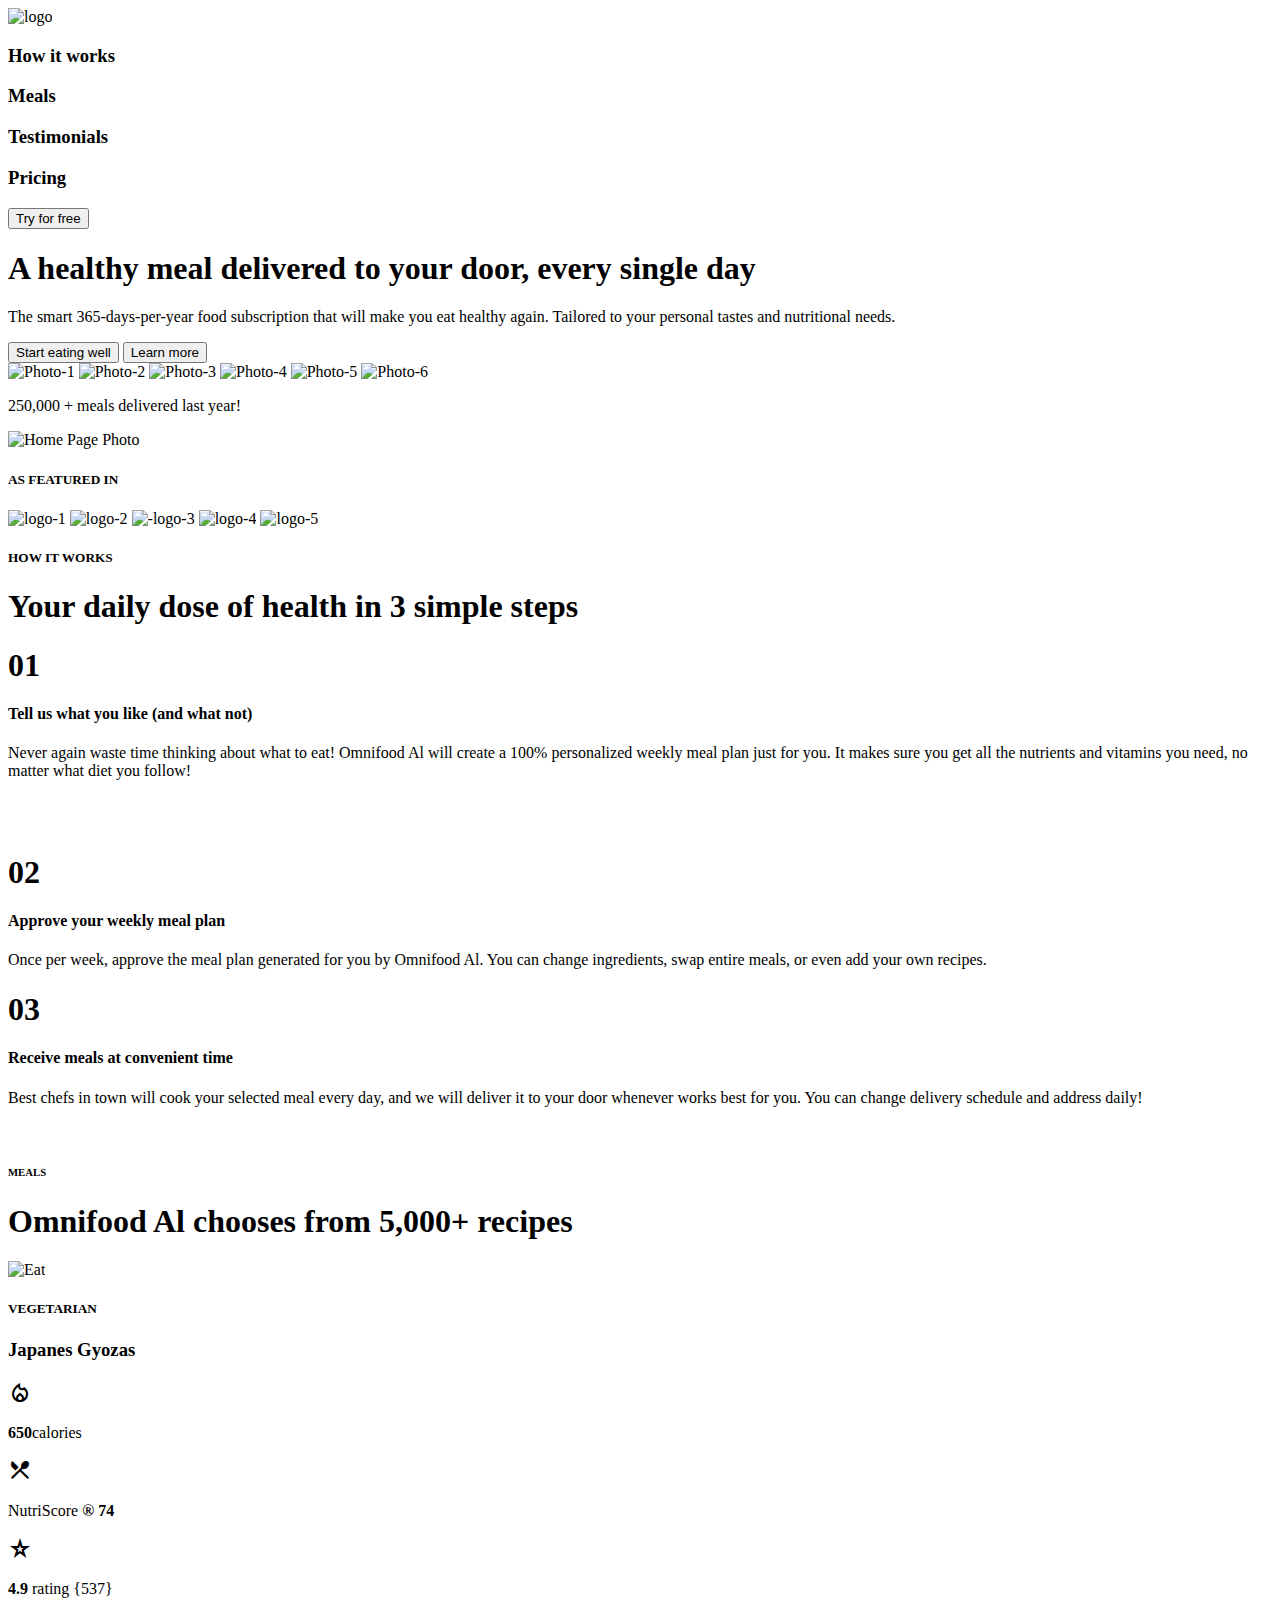
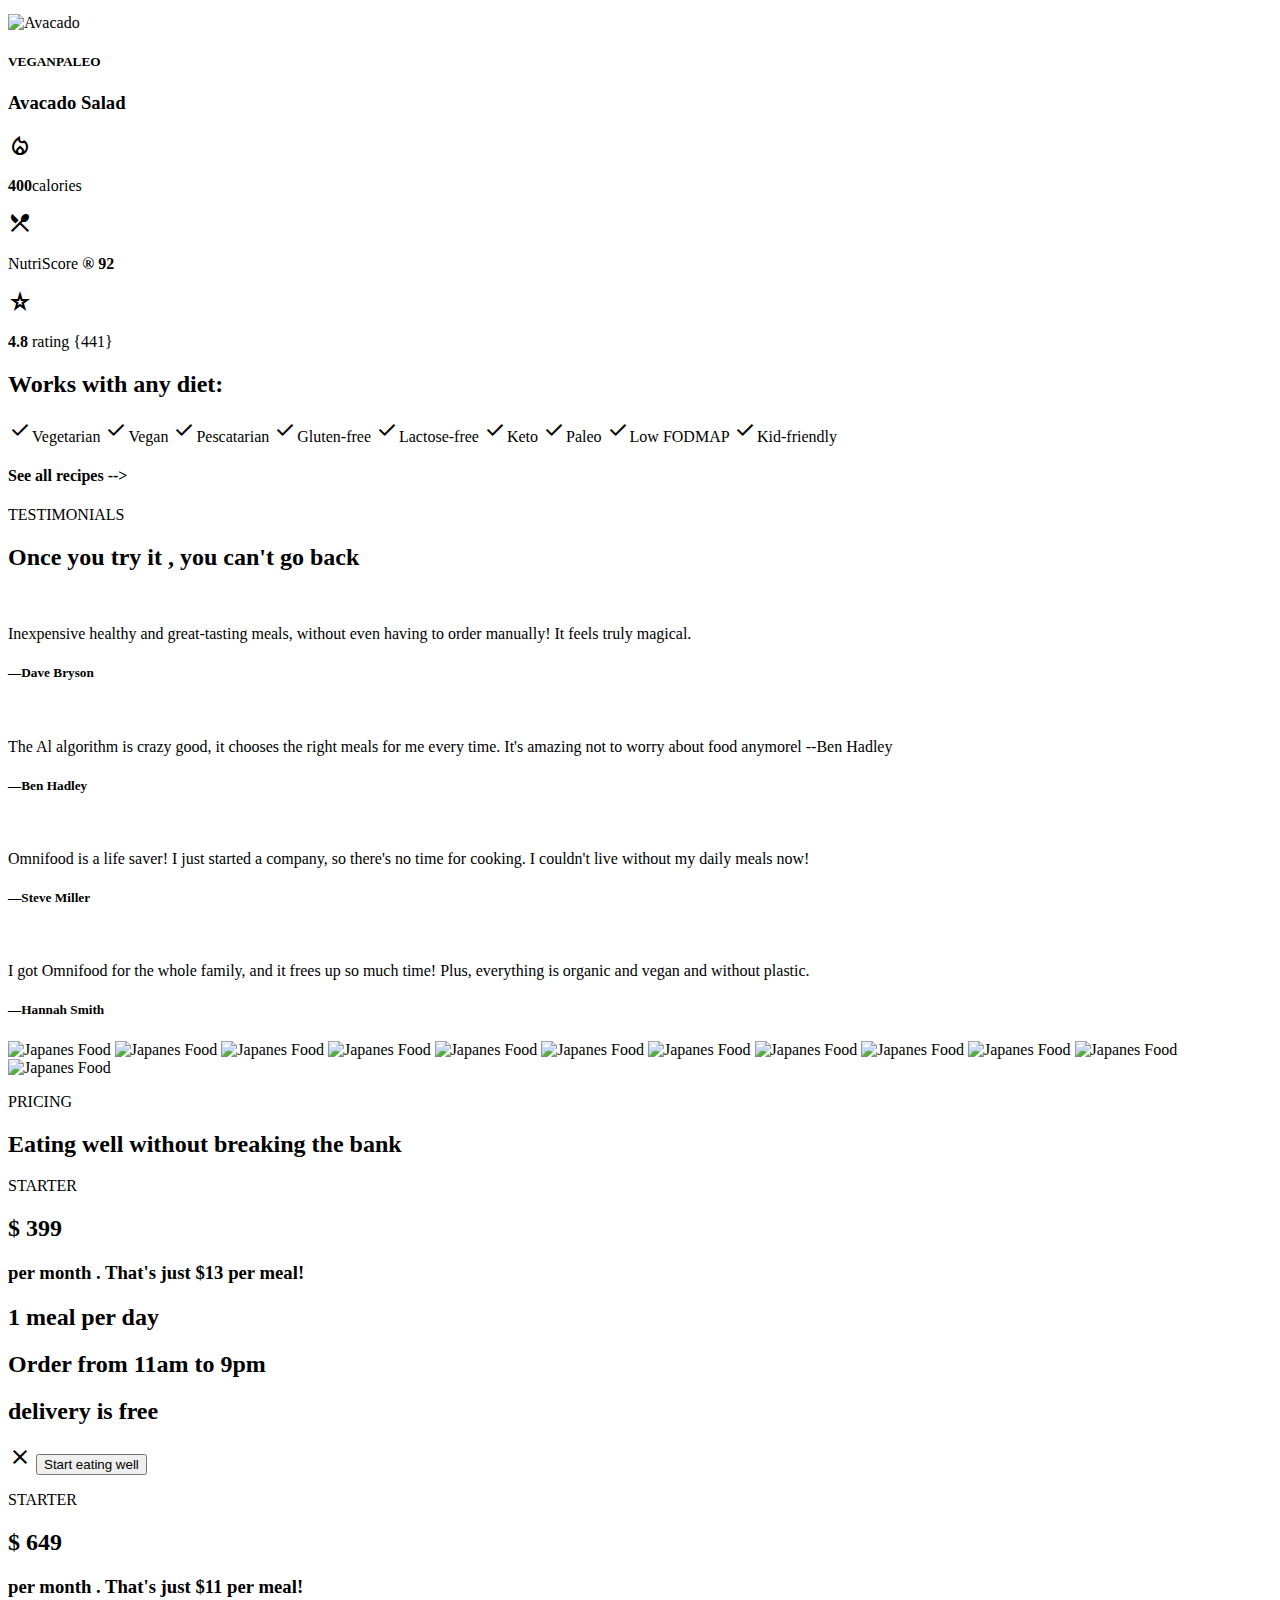
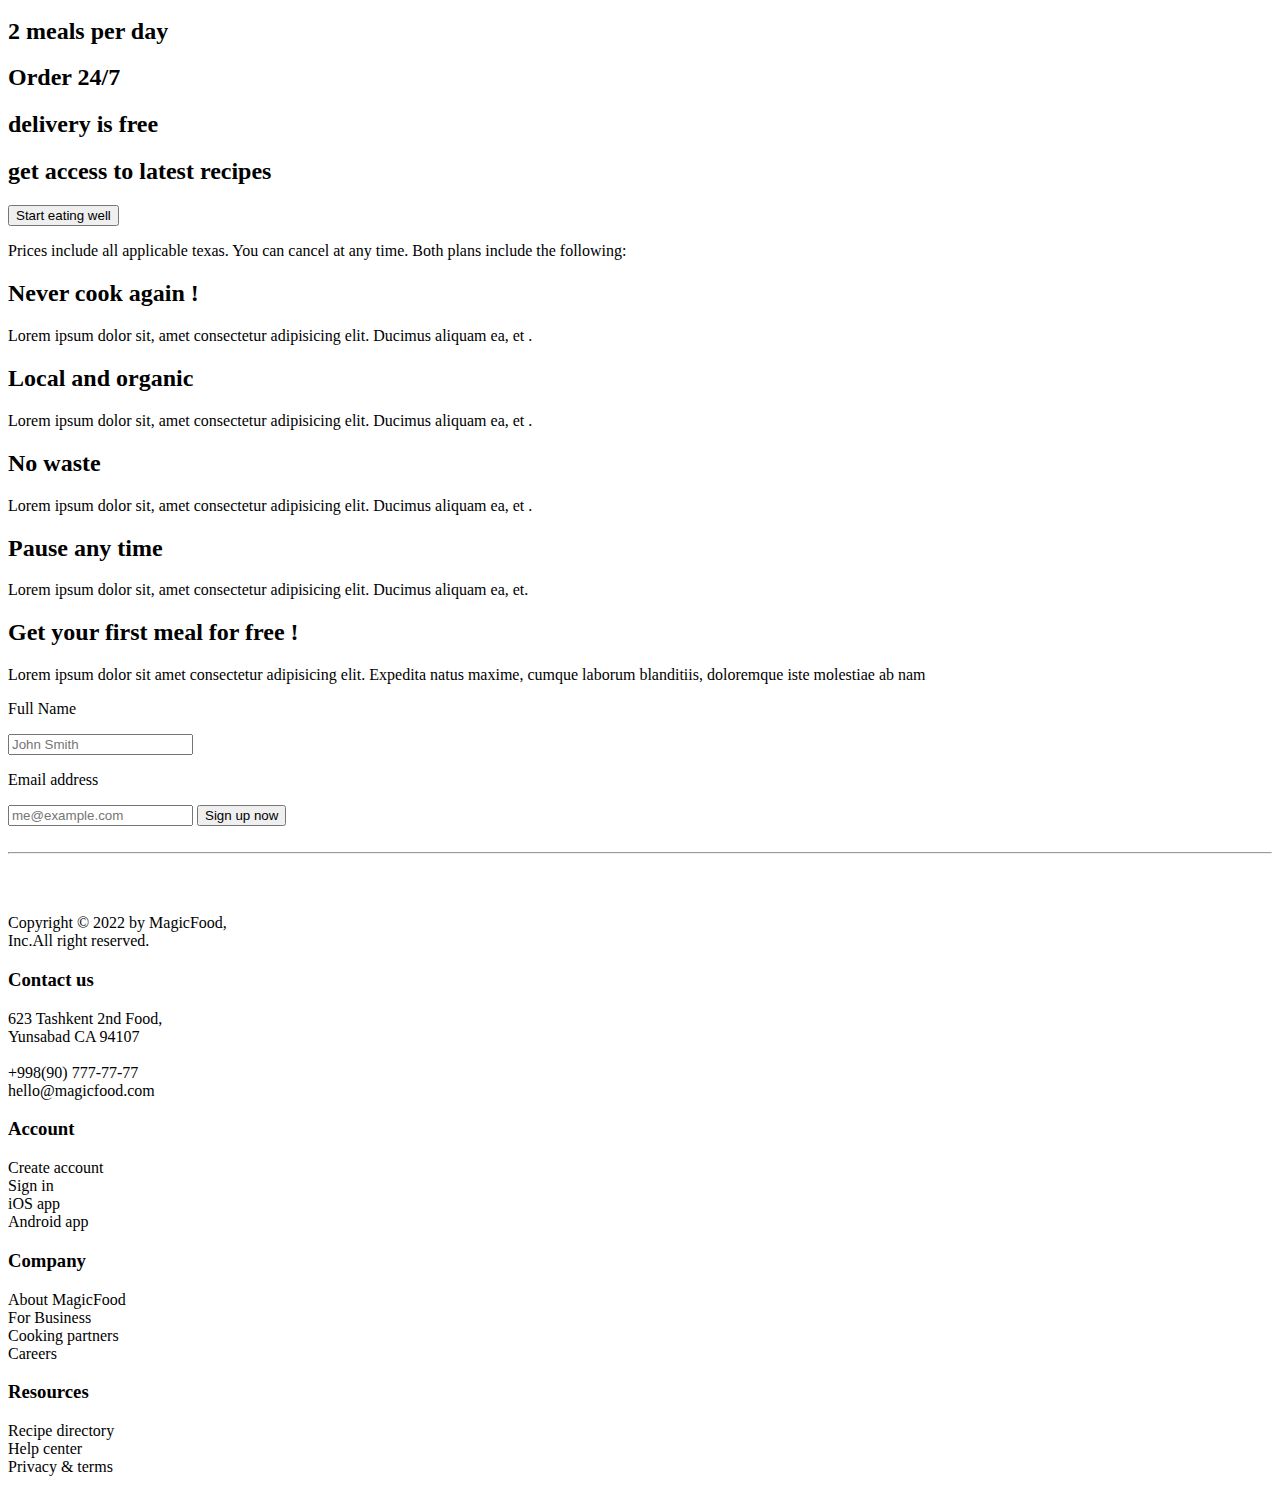
==== index.html @ a6213285 "changed is this repo" ====
<!DOCTYPE html>
<html lang="en">
  <head>
    <meta charset="UTF-8" />
    <meta http-equiv="X-UA-Compatible" content="IE=edge" />
    <meta name="viewport" content="width=device-width, initial-scale=1.0" />
    <title>MagicFood</title>
    <link rel="stylesheet" href="Fonts/Poppins-Light.ttf">
    <link rel="stylesheet" href="./Style/style.css" />
    <link rel="preconnect" href="https://fonts.gstatic.com" crossorigin>
    <link href="https://fonts.googleapis.com/css2?family=Fredoka+One&family=Josefin+Sans:wght@500;600&family=Jost:wght@600&family=Kulim+Park:wght@600&family=Roboto+Mono:wght@500&family=Share:wght@700&family=Source+Sans+Pro:wght@400;600&display=swap" rel="stylesheet">
    <link rel="stylesheet" href="https://fonts.googleapis.com/css2?family=Material+Symbols+Outlined:opsz,wght,FILL,GRAD@20..48,100..700,0..1,-50..200" />
    <link rel="stylesheet" href="https://cdnjs.cloudflare.com/ajax/libs/font-awesome/6.4.0/css/all.min.css" integrity="sha512-iecdLmaskl7CVkqkXNQ/ZH/XLlvWZOJyj7Yy7tcenmpD1ypASozpmT/E0iPtmFIB46ZmdtAc9eNBvH0H/ZpiBw==" crossorigin="anonymous" referrerpolicy="no-referrer" />
  </head>
  <body>
<!---------------------------------------------------------------> 
    <header class="header">
      <img class="logo" src="../img/logos/logo10.png" alt="logo" />
      <div class="heading-con">
        <h3 class="heading">How it works</h3>
        <h3 class="heading">Meals</h3>
        <h3 class="heading">Testimonials</h3>
        <h3 class="heading">Pricing</h3>
        <button class="button">Try for free</button>
      </div>
    </header>
<!--------------------------------------------------------------->
    <div class="home">
      <div class="header__container">
        <div class="home-page">
          <h1 class="heading-title">
            A healthy meal delivered to your door, every single day
          </h1>
          <p class="page-text">
            The smart 365-days-per-year food subscription that will make you eat
            healthy again. Tailored to your personal tastes and nutritional
            needs.
          </p>
          <div class="buttons">
            <button class="button-1">Start eating well</button>
            <button class="button-2">Learn more</button>
          </div>
          <div class="images">
            <img
              class="img-1"
              src="../img/customers/customer-1.jpg"
              alt="Photo-1"
            />
            <img
              class="img-2"
              src="../img/customers/customer-2.jpg"
              alt="Photo-2"
            />
            <img
              class="img-3"
              src="../img/customers/customer-3.jpg"
              alt="Photo-3"
            />
            <img
              class="img-4"
              src="../img/customers/customer-4.jpg"
              alt="Photo-4"
            />
            <img
              class="img-5"
              src="../img/customers/customer-5.jpg"
              alt="Photo-5"
            />
            <img
              class="img-6"
              src="../img/customers/customer-6.jpg"
              alt="Photo-6"
            />
            <p class="images-text">
              <span class="span">250,000 +</span>
              meals delivered last year!
            </p>
          </div>
        </div>
        <div class="home-page-photo">
          <img class="photo" src="../img/hero.png" alt="Home Page Photo" />
        </div>
      </div>
    </div>
<!-- ------------------------------------------------------------>
    <div class="container">
      <div class="logos">
        <h5 class="main-title">AS FEATURED IN</h5>
        <img class="logo-1" src="../img/logos/techcrunch.png" alt="logo-1" />
        <img
          class="logo-2"
          src="../img/logos/business-insider.png"
          alt="logo-2"
        />
        <img
          class="logo-3"
          src="../img/logos/the-new-york-times.png"
          alt="-logo-3"
        />
        <img class="logo-4" src="../img/logos/forbes.png" alt="logo-4" />
        <img class="logo-5" src="../img/logos/usa-today.png" alt="logo-5" />
      </div>
      <div class="section-2-title">
        <h5>HOW IT WORKS</h5>
        <h1>Your daily dose of health in 3 simple steps</h1>
      </div>
        <div class="section-1">
          <!-- Phone 1 -->
          <div class="section-text">
            <h1>01</h1>
            <h4>Tell us what you like (and what not)</h4>
            <p>
              Never again waste time thinking about what to eat! Omnifood Al will
              create a 100% personalized weekly meal plan just for you. It makes
              sure you get all the nutrients and vitamins you need, no matter what
              diet you follow!
            </p>
          </div>
          <div class="phone-background-1">
            <div class="phone-background-2">
              <img class="phone" src="../img/app/app-screen-1.png" alt="">
          </div>
        </div>
      </div>
      <!-- -------------------- -->
      <div class="section-2">
        <div class="phone-background-3">
          <div class="phone-background-2">
            <img class="phone" src="../img/app/app-screen-1.png" alt="">
          </div>
        </div>
        <div class="section-text">
          <h1>02</h1>
          <h4>Approve your weekly meal plan</h4>
          <p>
            Once per week, approve the meal plan generated for you by Omnifood
            Al. You can change ingredients, swap entire meals, or even add your
            own recipes.
          </p>
        </div>
     </div>
  <div class="section-3">
    <!-- Phone 1 -->
    <div class="section-text">
      <h1>03</h1>
      <h4>Receive meals at convenient time</h4>
      <p>
          Best chefs in town will cook your selected meal every day, and we will
          deliver it to your door whenever works best for you. You can change
          delivery schedule and address daily!
      </p>
    </div>
    <div class="phone-background-1">
      <div class="phone-background-2">
        <img class="phone" src="../img/app/app-screen-1.png" alt="">
    </div>
    </div>
  </div>
</div>
<!-- ------------------------------------------------------------>
    <div class="container">
        <h6 class="meals-heading-1">MEALS</h6>
        <h1 class="meals-heading-2">Omnifood Al chooses from 5,000+ recipes</h1>
        <div class="meals-section">
          <div class="japanes-gyozas">
             <img class="feed-1" src="../img/meals/meal-1.jpg" alt="Eat">
             <div class="japanes-title">
              <h5 class="vegetarian">VEGETARIAN</h5>
              <h3 class="japanes">Japanes Gyozas</h3>
              <span class="material-symbols-outlined">local_fire_department</span>
              <p class="iconss">
                <p><b class="icons-title-1">650</b>calories</p>
              </p>
              <p class="icons-2">
                <span class="material-symbols-outlined">restaurant_menu</span>
                <p class="icons-title-2">NutriScore <b>®</b> <b>74</b></p>
              </p>
              <p class="icons-3">
                <span class="material-symbols-outlined">star_rate</span>
                <p class="icons-title-3"><b>4.9</b> rating {537}</p>
              </p>
            </div>
          </div>
          <div class="avocado-salad">
            <img class="feed-2" src="../img/meals/meal-2.jpg" alt="Avacado">
            <div class="avacado-title">
              <h5 class="vegan">VEGAN<span class="paleo">PALEO</span></h5>
              <h3 class="avacado">Avacado Salad</h3>
              <span class="material-symbols-outlined">local_fire_department</span>
              <p class="avacado-icons">
                <p><b class="avacado-icons-title-1">400</b>calories</p>
            </p>
            <p class="icons-2">
              <span class="material-symbols-outlined">restaurant_menu</span>
              <p class="icons-title-2">NutriScore <b>®</b> <b>92</b></p>
            </p>
            <p class="icons-3">
              <span class="material-symbols-outlined">star_rate</span>
              <p class="icons-title-3"><b>4.8</b> rating {441}</p>
            </p>
          </div>
          </div>  
          <div class="table">
            <h2 class="table-title">Works with any diet:</h2>
            <div class="checks">
              <span class="material-symbols-outlined">check</span><span class="check-text">Vegetarian</span>
              <span class="material-symbols-outlined">check</span><span class="check-text">Vegan</span>
              <span class="material-symbols-outlined">check</span><span class="check-text">Pescatarian</span>        
              <span class="material-symbols-outlined">check</span><span class="check-text">Gluten-free</span>
              <span class="material-symbols-outlined">check</span><span class="check-text">Lactose-free</span>
              <span class="material-symbols-outlined">check</span><span class="check-text">Keto</span>
              <span class="material-symbols-outlined">check</span><span class="check-text">Paleo</span>
              <span class="material-symbols-outlined">check</span><span class="check-text">Low FODMAP</span>
              <span class="material-symbols-outlined">check</span><span class="check-text">Kid-friendly</span>
              </div>
        </div>
      </div>
      <h4 class="navigation-1">See all recipes --></h4>
    </div>
</div>
<!-- ------------------------------------------------------------>
    <section class="testimonials"> 
      <div class="testimonials__info">
        <div class="testimonials__info--title">
          <p>TESTIMONIALS</p>
          <h2>Once you try it , you can't go back</h2>
        </div>
        <div class="comments">
          <div class="comment-1">
            <img src="../img/customers/dave.jpg" alt="">
            <p>
                Inexpensive healthy and 
                great-tasting meals, without
                even having to order manually! 
                It feels truly magical.
            </p>
            <h5>—Dave Bryson</h5>
          </div>
          <div class="comment-2">
            <img src="../img/customers/ben.jpg" alt="">
            <p>
                The Al algorithm is crazy good,
                it chooses the right meals for
                me every time. It's amazing not 
                to worry about food anymorel
                --Ben Hadley
            </p>
            <h5>—Ben Hadley</h5>
          </div>
          <div class="comment-3">
            <img src="../img/customers/steve.jpg" alt="">
            <p>
                Omnifood is a life saver! I just
                started a company, so there's
                no time for cooking. I couldn't
                live without my daily meals 
                now!
            </p>
            <h5>—Steve Miller</h5>
          </div>
          <div class="comment-4">
            <img src="../img/customers/hannah.jpg" alt="">
            <p>
               I got Omnifood for the whole 
               family, and it frees up so much
               time! Plus, everything is
               organic and vegan and without
               plastic.
            </p>
            <h5>—Hannah Smith</h5>
          </div>
        </div>
      </div>
        <div class="testimonials_img">
          <img src="../img/gallery/gallery-1.jpg" alt="Japanes Food">
          <img src="../img/gallery/gallery-2.jpg" alt="Japanes Food">
          <img src="../img/gallery/gallery-3.jpg" alt="Japanes Food">
          <img src="../img/gallery/gallery-4.jpg" alt="Japanes Food">
          <img src="../img/gallery/gallery-5.jpg" alt="Japanes Food">
          <img src="../img/gallery/gallery-6.jpg" alt="Japanes Food">
          <img src="../img/gallery/gallery-7.jpg" alt="Japanes Food">
          <img src="../img/gallery/gallery-8.jpg" alt="Japanes Food">
          <img src="../img/gallery/gallery-9.jpg" alt="Japanes Food">
          <img src="../img/gallery/gallery-10.jpg" alt="Japanes Food">
          <img src="../img/gallery/gallery-11.jpg" alt="Japanes Food">
          <img src="../img/gallery/gallery-12.jpg" alt="Japanes Food">
        </div>
    </section>
<!-- ------------------------------------------------------------>
<div class="container">
  <section class="pricing">
    <div class="pricing__title">
      <p>PRICING</p>
      <h2>Eating well without breaking the bank</h2>
    </div>
    <div class="starter__complete">
      <div class="starter">
        <p>STARTER</p>
        <h2><span class="starters__span">$</span> 399</h2>
        <h3>per month . That's just $13 per meal!</h3>
        <div class="tick">
          <div class="tick-1">
           <i class="fa fa-check" aria-hidden="true"></i>
            <h2>1 meal per day</h2>
          </div>
          <div class="tick-1">
            <i class="fa fa-check" aria-hidden="true"></i>
            <h2>Order from 11am to 9pm</h2>
          </div>
          <div class="tick-1">
            <i class="fa fa-check" aria-hidden="true"></i>
            <h2>delivery is free</h2>
          </div>
          <span class="material-symbols-outlined">close</span>
          <button class="btn btn__tick">Start eating well</button>
        </div>
      </div>
      <div class="starter second">
        <p>STARTER</p>
        <h2><span class="starters__span">$</span> 649</h2>
        <h3>per month . That's just $11 per meal!</h3>
        <div class="tick">
          <div class="tick-1">
            <i class="fa fa-check" aria-hidden="true"></i>
            <h2>2 meals per day</h2>
          </div>
          <div class="tick-1">
            <i class="fa fa-check" aria-hidden="true"></i>
            <h2>Order 24/7</h2>
          </div>
          <div class="tick-1">
            <i class="fa fa-check" aria-hidden="true"></i>
            <h2>delivery is free</h2>
          </div>
          <div class="tick-1">
            <i class="fa fa-check" aria-hidden="true"></i>
            <h2>get access to latest recipes</h2>
          </div>
          <button class="btn btn__tick-2">Start eating well</button>
        </div>
      </div>
    </section>
    <p class="cards-end-text">Prices include all applicable texas. You can cancel at any time. Both plans include the following:</p>
    <section class="taxes">
      <div class="infinity">
        <div class="infinity-icon">
          <i class="fa-solid fa-infinity"></i>
        </div>
        <h2>Never cook again !</h2>
        <p>
          Lorem ipsum dolor sit, amet consectetur adipisicing elit. Ducimus
          aliquam ea, et .
        </p>
      </div>
       <div class="infinity">
        <div class="infinity-icon">
         <i class="fa-solid fa-apple-whole"></i>
        </div>
        <h2>Local and organic</h2>
        <p>
          Lorem ipsum dolor sit, amet consectetur adipisicing elit. Ducimus
          aliquam ea, et .
        </p>
      </div>
       <div class="infinity">
        <div class="infinity-icon">
      <i class="fa-solid fa-leaf"></i>
        </div>
        <h2>No waste</h2>
        <p>
          Lorem ipsum dolor sit, amet consectetur adipisicing elit. Ducimus
          aliquam ea, et .
        </p>
      </div>
       <div class="infinity">
        <div class="infinity-icon">
          <i class="fa-solid fa-pause"></i>
        </div>
        <h2>Pause any time</h2>
        <p>
          Lorem ipsum dolor sit, amet consectetur adipisicing elit. Ducimus
          aliquam ea, et.
        </p>
      </div>
    </section>
    <section class="get__first__meal">
      <div class="meal__info">
        <h2>Get your first meal for free !</h2>
        <p>Lorem ipsum dolor sit amet consectetur adipisicing elit. Expedita natus maxime, cumque laborum blanditiis, doloremque iste molestiae ab nam   </p>
        <div class="sign">
          <p>Full Name </p>
          <input class="input-1" type="text" placeholder="John Smith">
           <p>Email address </p>
          <input class="input-2" type="email" placeholder="me@example.com">
          <button class="button-8">Sign up now</button>
        </div>
        <div class="meal__img">
          <img src="../img/eating.jpg" alt="">
        </div>
      </div>
      <hr>
    </section>
  </div>
    <div class="footer-section">
      <div class="footer-text">
        <div class="footer-img">
          <img class="footer-logo" src="../img/logos/logo10.png" alt=""><br>
          <img class="footer-logo-1" src="../img/logos/photo_2022-10-24_09-29-00.jpg" alt="">
          <img class="footer-logo-2" src="../img/logos/photo_2022-10-24_09-29-14.jpg" alt="">
          <img class="footer-logo-3" src="../img/logos/photo_2022-10-24_09-29-33.jpg" alt="">
          <p>Copyright © 2022 by MagicFood,<br>Inc.All right reserved.</p>
        </div>
        <div>
          <h3>Contact us</h3>
          <p class="adress">623 Tashkent 2nd Food,<br>Yunsabad CA 94107<br><br>+998(90) 777-77-77<br>hello@magicfood.com</p>
        </div>
        <div>
          <h3>Account</h3>
          <p class="service">Create account<br>Sign in<br> iOS app<br>Android app</p>
        </div>
        <div>
          <h3>Company</h3>
          <p class="service">About MagicFood<br>For Business<br>Cooking partners<br>Careers</p>
        </div>
        <div>
          <h3>Resources</h3>
          <p class="service">Recipe directory<br>Help center<br>Privacy & terms</p>
        </div>
      </div>
    </div>
  </body>
</html>
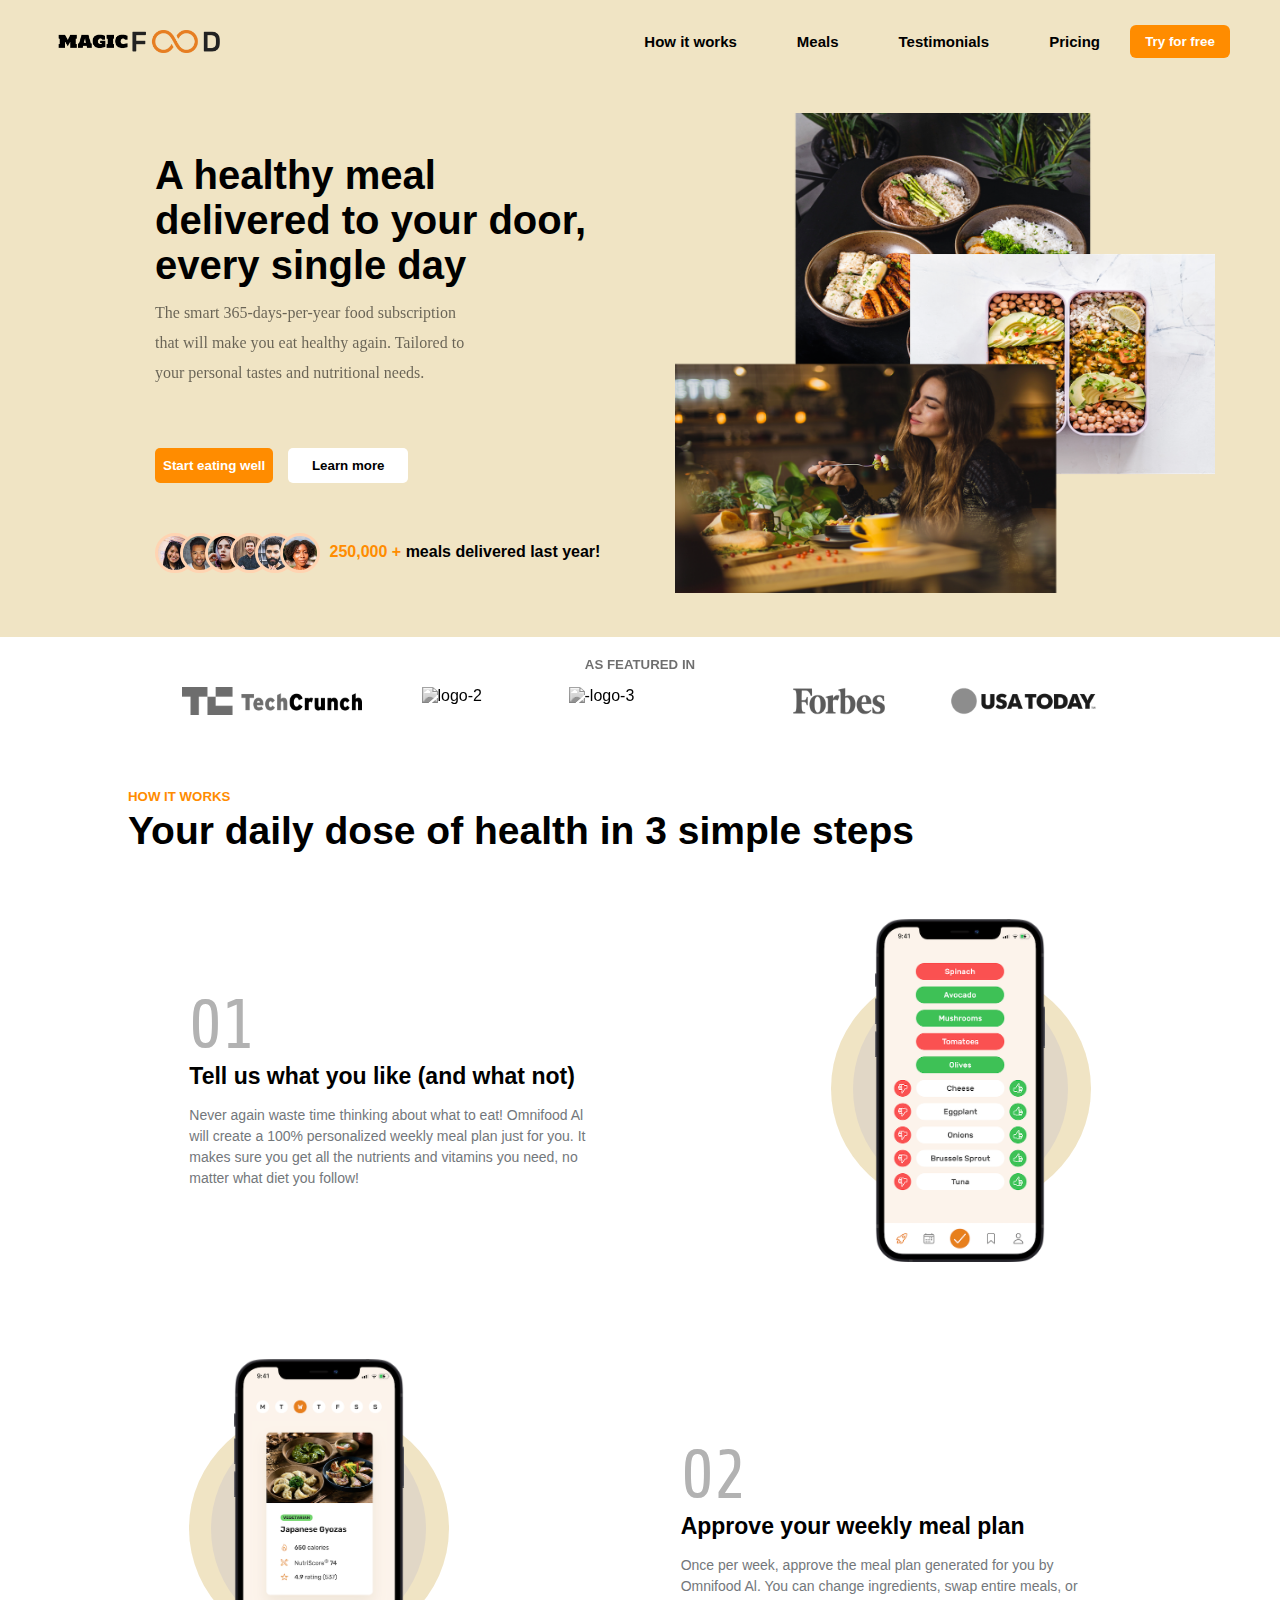
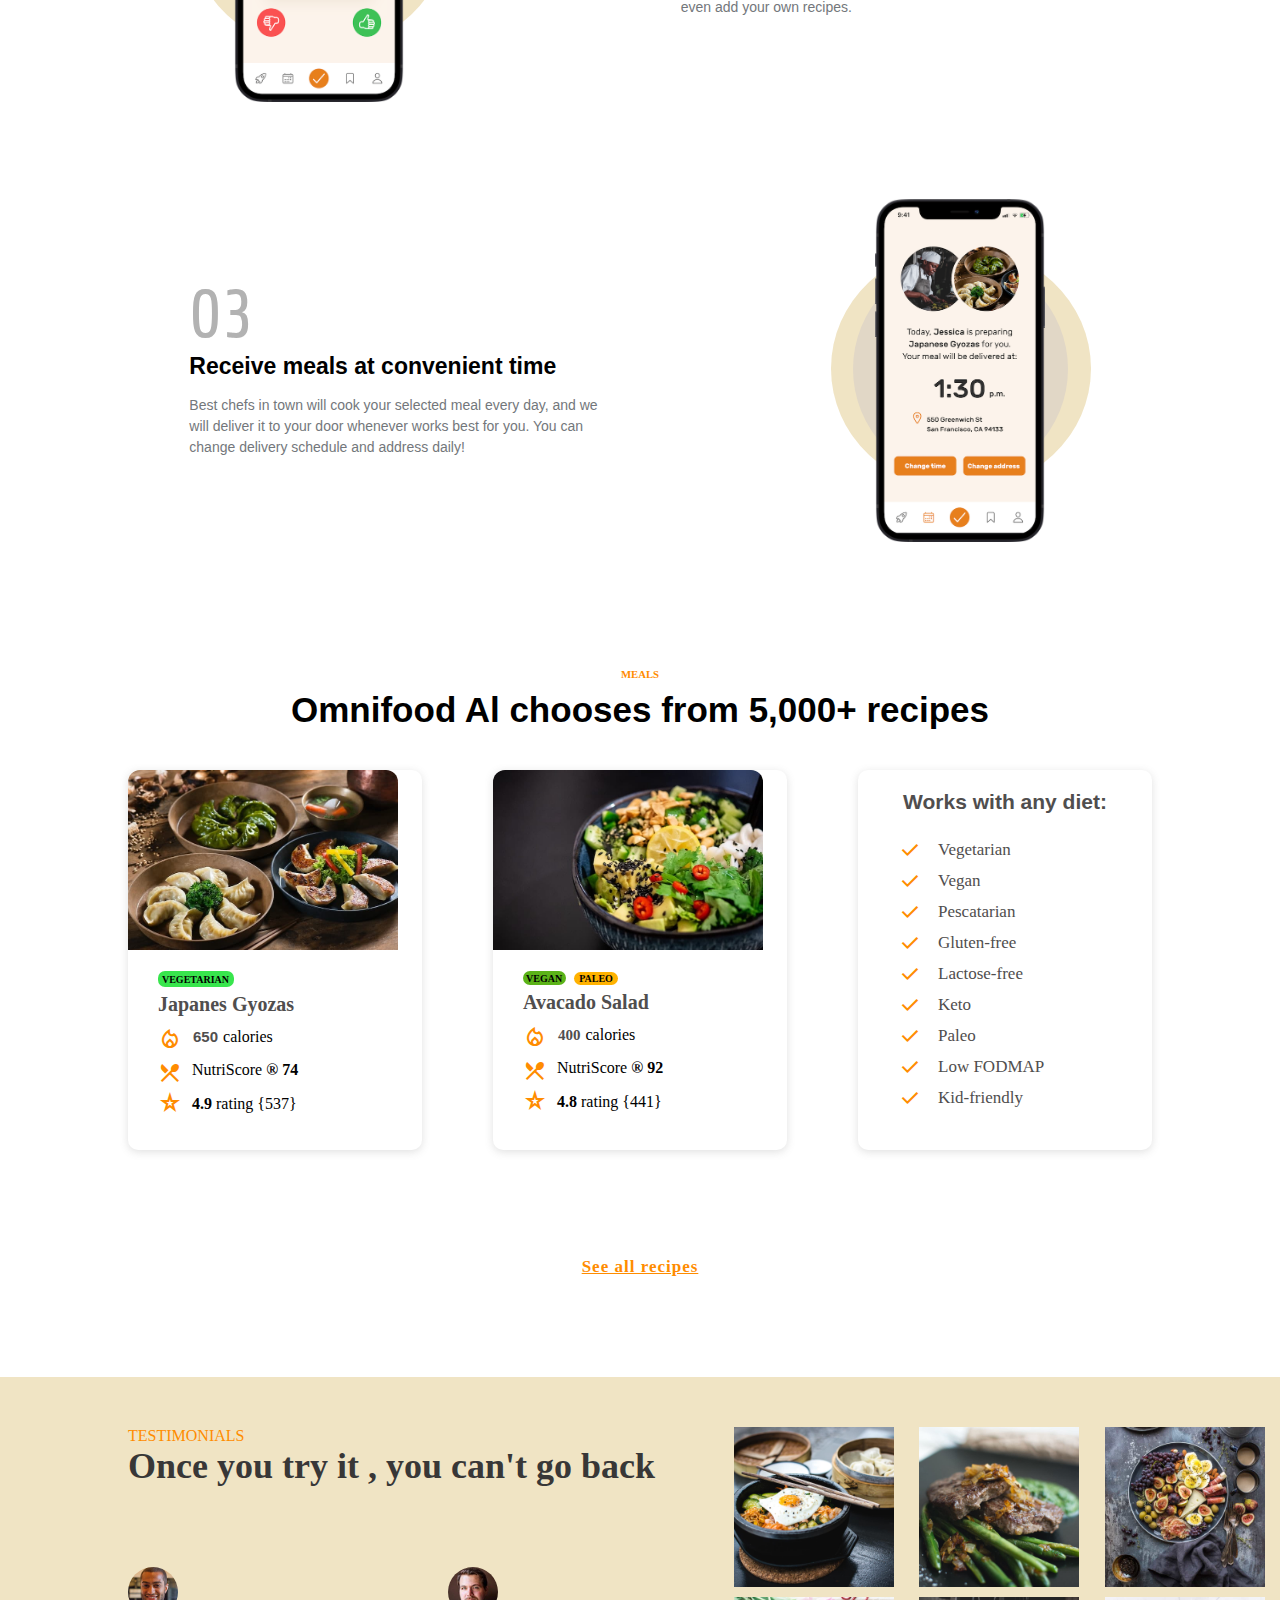
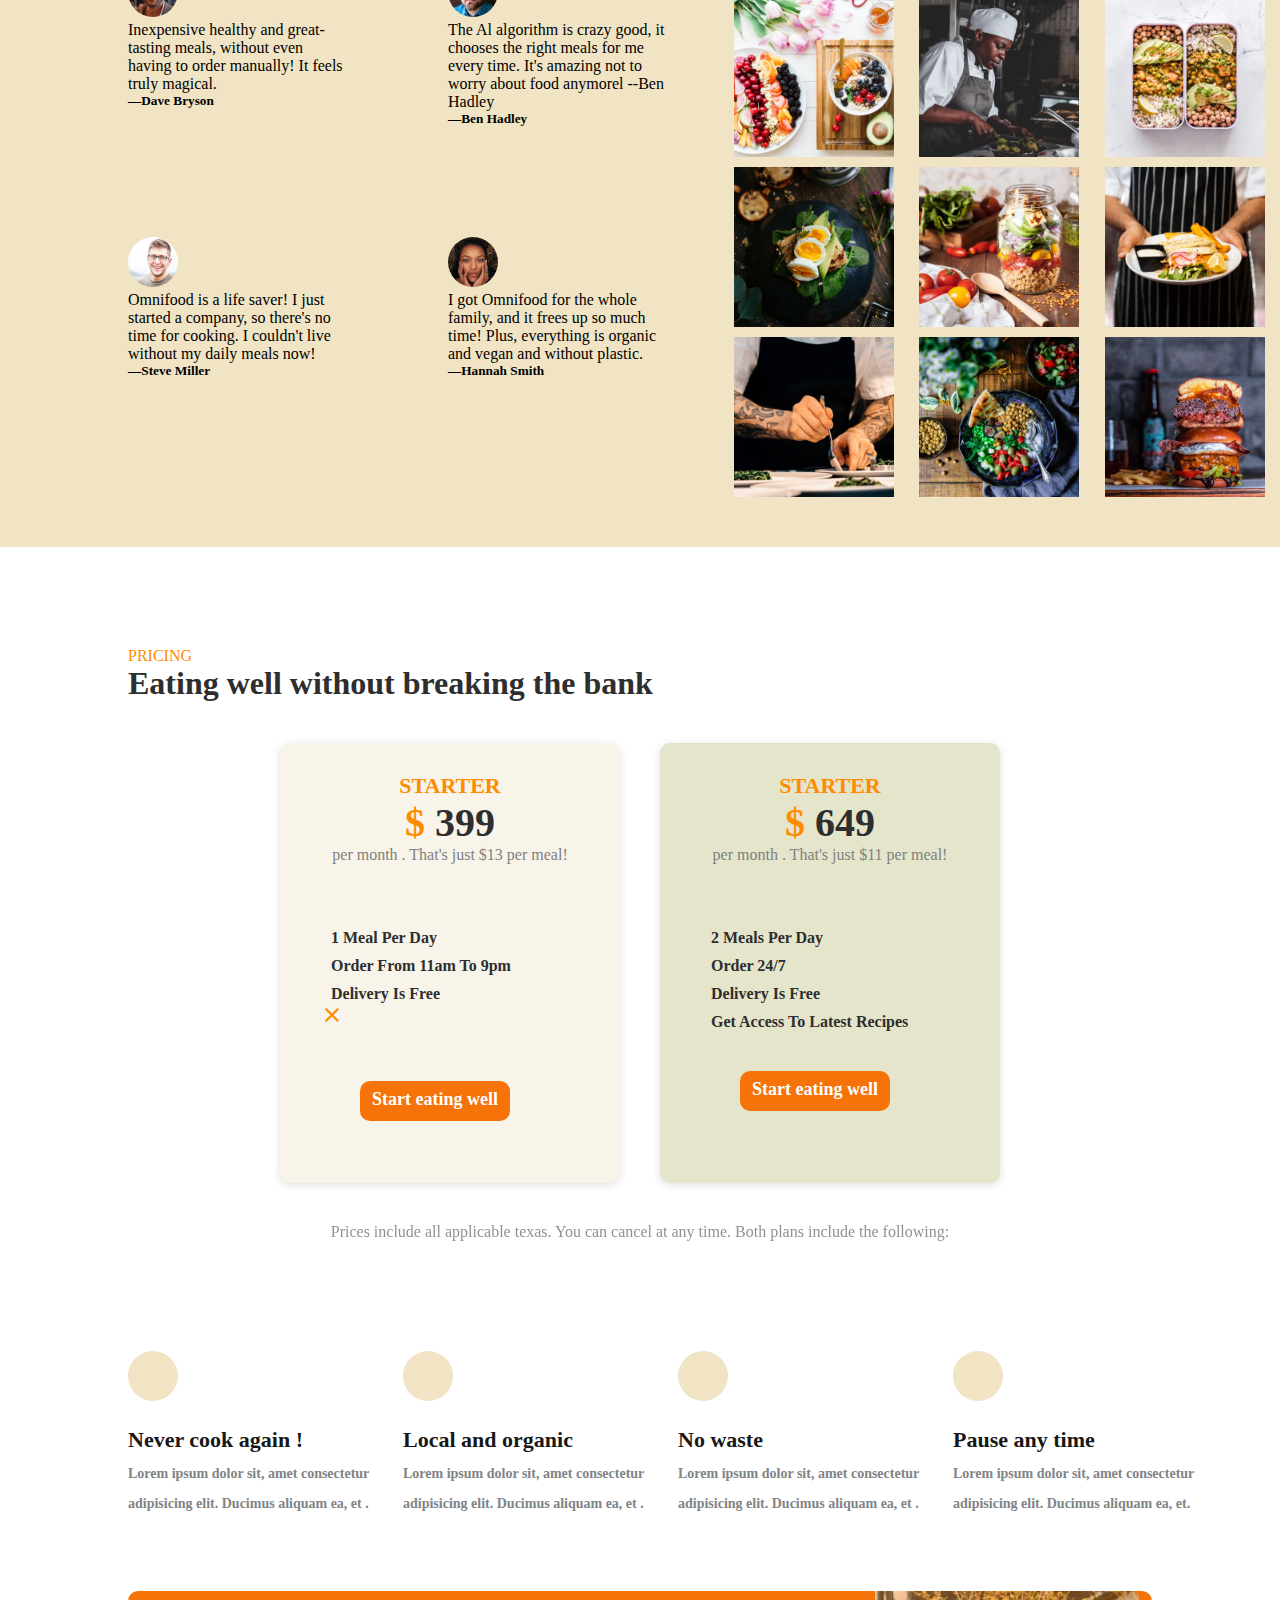
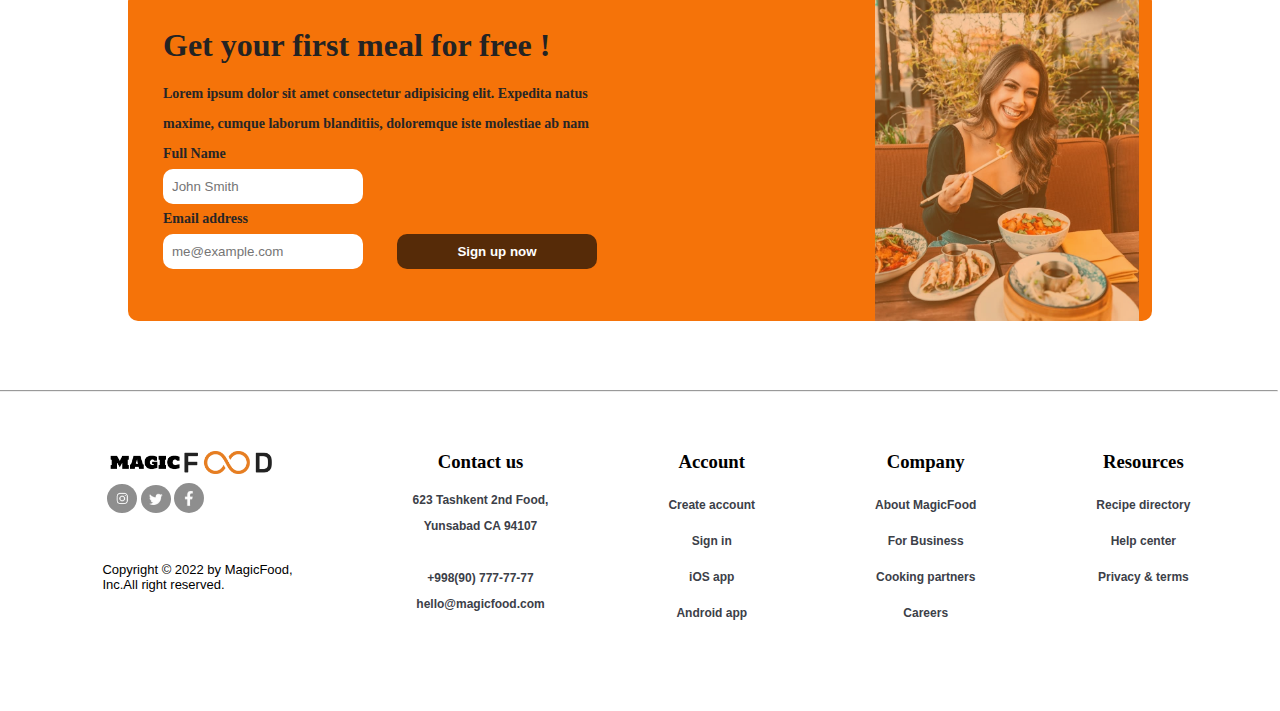
==== commit 6b75c9bb: "some changed" ====
--- a/index.html
+++ b/index.html
@@ -4,18 +4,18 @@
     <meta charset="UTF-8" />
     <meta http-equiv="X-UA-Compatible" content="IE=edge" />
     <meta name="viewport" content="width=device-width, initial-scale=1.0" />
-    <title>MagicFood</title>
+    <title>Magic Food</title>
     <link rel="stylesheet" href="Fonts/Poppins-Light.ttf">
-    <link rel="stylesheet" href="./Style/style.css" />
+    <link rel="stylesheet" href="./style.css" />
     <link rel="preconnect" href="https://fonts.gstatic.com" crossorigin>
     <link href="https://fonts.googleapis.com/css2?family=Fredoka+One&family=Josefin+Sans:wght@500;600&family=Jost:wght@600&family=Kulim+Park:wght@600&family=Roboto+Mono:wght@500&family=Share:wght@700&family=Source+Sans+Pro:wght@400;600&display=swap" rel="stylesheet">
     <link rel="stylesheet" href="https://fonts.googleapis.com/css2?family=Material+Symbols+Outlined:opsz,wght,FILL,GRAD@20..48,100..700,0..1,-50..200" />
     <link rel="stylesheet" href="https://cdnjs.cloudflare.com/ajax/libs/font-awesome/6.4.0/css/all.min.css" integrity="sha512-iecdLmaskl7CVkqkXNQ/ZH/XLlvWZOJyj7Yy7tcenmpD1ypASozpmT/E0iPtmFIB46ZmdtAc9eNBvH0H/ZpiBw==" crossorigin="anonymous" referrerpolicy="no-referrer" />
   </head>
   <body>
-<!---------------------------------------------------------------> 
+  <!---------------------------------------------------------------> 
     <header class="header">
-      <img class="logo" src="../img/logos/logo10.png" alt="logo" />
+      <img class="logo" src="./images/logos/logo10.png" alt="logo" />
       <div class="heading-con">
         <h3 class="heading">How it works</h3>
         <h3 class="heading">Meals</h3>
@@ -24,7 +24,7 @@
         <button class="button">Try for free</button>
       </div>
     </header>
-<!--------------------------------------------------------------->
+  <!--------------------------------------------------------------->
     <div class="home">
       <div class="header__container">
         <div class="home-page">
@@ -43,32 +43,32 @@
           <div class="images">
             <img
               class="img-1"
-              src="../img/customers/customer-1.jpg"
+              src="./images/customers/customer-1.jpg"
               alt="Photo-1"
             />
             <img
               class="img-2"
-              src="../img/customers/customer-2.jpg"
+              src="./images/customers/customer-2.jpg"
               alt="Photo-2"
             />
             <img
               class="img-3"
-              src="../img/customers/customer-3.jpg"
+              src="./images/customers/customer-3.jpg"
               alt="Photo-3"
             />
             <img
               class="img-4"
-              src="../img/customers/customer-4.jpg"
+              src="./images/customers/customer-4.jpg"
               alt="Photo-4"
             />
             <img
               class="img-5"
-              src="../img/customers/customer-5.jpg"
+              src="./images/customers/customer-5.jpg"
               alt="Photo-5"
             />
             <img
               class="img-6"
-              src="../img/customers/customer-6.jpg"
+              src="./images/customers/customer-6.jpg"
               alt="Photo-6"
             />
             <p class="images-text">
@@ -78,15 +78,15 @@
           </div>
         </div>
         <div class="home-page-photo">
-          <img class="photo" src="../img/hero.png" alt="Home Page Photo" />
-        </div>
-      </div>
-    </div>
-<!-- ------------------------------------------------------------>
+          <img class="photo" src="./images/hero.png" alt="Home Page Photo" />
+        </div>
+      </div>
+    </div>
+    <!-------------------------------------------------------------->
     <div class="container">
       <div class="logos">
         <h5 class="main-title">AS FEATURED IN</h5>
-        <img class="logo-1" src="../img/logos/techcrunch.png" alt="logo-1" />
+        <img class="logo-1" src="./images/logos/techcrunch.png" alt="logo-1" />
         <img
           class="logo-2"
           src="../img/logos/business-insider.png"
@@ -97,8 +97,8 @@
           src="../img/logos/the-new-york-times.png"
           alt="-logo-3"
         />
-        <img class="logo-4" src="../img/logos/forbes.png" alt="logo-4" />
-        <img class="logo-5" src="../img/logos/usa-today.png" alt="logo-5" />
+        <img class="logo-4" src="./images/logos/forbes.png" alt="logo-4" />
+        <img class="logo-5" src="./images/logos/usa-today.png" alt="logo-5" />
       </div>
       <div class="section-2-title">
         <h5>HOW IT WORKS</h5>
@@ -118,7 +118,7 @@
           </div>
           <div class="phone-background-1">
             <div class="phone-background-2">
-              <img class="phone" src="../img/app/app-screen-1.png" alt="">
+              <img class="phone" src="./images/app/app-screen-1.png" alt="Not Found Image">
           </div>
         </div>
       </div>
@@ -126,7 +126,7 @@
       <div class="section-2">
         <div class="phone-background-3">
           <div class="phone-background-2">
-            <img class="phone" src="../img/app/app-screen-1.png" alt="">
+            <img class="phone" src="./images/app/app-screen-2.png" alt="Not Found Image">
           </div>
         </div>
         <div class="section-text">
@@ -152,7 +152,7 @@
     </div>
     <div class="phone-background-1">
       <div class="phone-background-2">
-        <img class="phone" src="../img/app/app-screen-1.png" alt="">
+        <img class="phone" src="./images/app/app-screen-3.png" alt="Not Found Image">
     </div>
     </div>
   </div>
@@ -163,7 +163,7 @@
         <h1 class="meals-heading-2">Omnifood Al chooses from 5,000+ recipes</h1>
         <div class="meals-section">
           <div class="japanes-gyozas">
-             <img class="feed-1" src="../img/meals/meal-1.jpg" alt="Eat">
+             <img class="feed-1" src="./images/meals/meal-1.jpg" alt="Eat">
              <div class="japanes-title">
               <h5 class="vegetarian">VEGETARIAN</h5>
               <h3 class="japanes">Japanes Gyozas</h3>
@@ -182,7 +182,7 @@
             </div>
           </div>
           <div class="avocado-salad">
-            <img class="feed-2" src="../img/meals/meal-2.jpg" alt="Avacado">
+            <img class="feed-2" src="./images/meals/meal-2.jpg" alt="Avacado">
             <div class="avacado-title">
               <h5 class="vegan">VEGAN<span class="paleo">PALEO</span></h5>
               <h3 class="avacado">Avacado Salad</h3>
@@ -215,7 +215,7 @@
               </div>
         </div>
       </div>
-      <h4 class="navigation-1">See all recipes --></h4>
+      <h4 class="navigation-1">See all recipes</h4>
     </div>
 </div>
 <!-- ------------------------------------------------------------>
@@ -227,7 +227,7 @@
         </div>
         <div class="comments">
           <div class="comment-1">
-            <img src="../img/customers/dave.jpg" alt="">
+            <img src="./images/customers/dave.jpg" alt="Not Found Image">
             <p>
                 Inexpensive healthy and 
                 great-tasting meals, without
@@ -237,7 +237,7 @@
             <h5>—Dave Bryson</h5>
           </div>
           <div class="comment-2">
-            <img src="../img/customers/ben.jpg" alt="">
+            <img src="./images/customers/ben.jpg" alt="Not Found Image">
             <p>
                 The Al algorithm is crazy good,
                 it chooses the right meals for
@@ -248,7 +248,7 @@
             <h5>—Ben Hadley</h5>
           </div>
           <div class="comment-3">
-            <img src="../img/customers/steve.jpg" alt="">
+            <img src="./images/customers/steve.jpg" alt="Not Found Image">
             <p>
                 Omnifood is a life saver! I just
                 started a company, so there's
@@ -259,7 +259,7 @@
             <h5>—Steve Miller</h5>
           </div>
           <div class="comment-4">
-            <img src="../img/customers/hannah.jpg" alt="">
+            <img src="./images/customers/hannah.jpg" alt="Not Found Image">
             <p>
                I got Omnifood for the whole 
                family, and it frees up so much
@@ -272,18 +272,18 @@
         </div>
       </div>
         <div class="testimonials_img">
-          <img src="../img/gallery/gallery-1.jpg" alt="Japanes Food">
-          <img src="../img/gallery/gallery-2.jpg" alt="Japanes Food">
-          <img src="../img/gallery/gallery-3.jpg" alt="Japanes Food">
-          <img src="../img/gallery/gallery-4.jpg" alt="Japanes Food">
-          <img src="../img/gallery/gallery-5.jpg" alt="Japanes Food">
-          <img src="../img/gallery/gallery-6.jpg" alt="Japanes Food">
-          <img src="../img/gallery/gallery-7.jpg" alt="Japanes Food">
-          <img src="../img/gallery/gallery-8.jpg" alt="Japanes Food">
-          <img src="../img/gallery/gallery-9.jpg" alt="Japanes Food">
-          <img src="../img/gallery/gallery-10.jpg" alt="Japanes Food">
-          <img src="../img/gallery/gallery-11.jpg" alt="Japanes Food">
-          <img src="../img/gallery/gallery-12.jpg" alt="Japanes Food">
+          <img src="./images/gallery/gallery-1.jpg" alt="Japanes Food">
+          <img src="./images/gallery/gallery-2.jpg" alt="Japanes Food">
+          <img src="./images/gallery/gallery-3.jpg" alt="Japanes Food">
+          <img src="./images/gallery/gallery-4.jpg" alt="Japanes Food">
+          <img src="./images/gallery/gallery-5.jpg" alt="Japanes Food">
+          <img src="./images/gallery/gallery-6.jpg" alt="Japanes Food">
+          <img src="./images/gallery/gallery-7.jpg" alt="Japanes Food">
+          <img src="./images/gallery/gallery-8.jpg" alt="Japanes Food">
+          <img src="./images/gallery/gallery-9.jpg" alt="Japanes Food">
+          <img src="./images/gallery/gallery-10.jpg" alt="Japanes Food">
+          <img src="./images/gallery/gallery-11.jpg" alt="Japanes Food">
+          <img src="./images/gallery/gallery-12.jpg" alt="Japanes Food">
         </div>
     </section>
 <!-- ------------------------------------------------------------>
@@ -395,7 +395,7 @@
           <button class="button-8">Sign up now</button>
         </div>
         <div class="meal__img">
-          <img src="../img/eating.jpg" alt="">
+          <img src="./images/eating.jpg" alt="Not Found Image">
         </div>
       </div>
       <hr>
@@ -404,10 +404,11 @@
     <div class="footer-section">
       <div class="footer-text">
         <div class="footer-img">
-          <img class="footer-logo" src="../img/logos/logo10.png" alt=""><br>
-          <img class="footer-logo-1" src="../img/logos/photo_2022-10-24_09-29-00.jpg" alt="">
-          <img class="footer-logo-2" src="../img/logos/photo_2022-10-24_09-29-14.jpg" alt="">
-          <img class="footer-logo-3" src="../img/logos/photo_2022-10-24_09-29-33.jpg" alt="">
+          <img class="footer-logo" src="./images/logos/logo10.png" alt="Not Found Image">
+          <br>
+          <img class="footer-logo-1" src="./images/logos/photo_2022-10-24_09-29-00.jpg" alt="Not Found Image">
+          <img class="footer-logo-2" src="./images/logos/photo_2022-10-24_09-29-14.jpg" alt="Not Found Image">
+          <img class="footer-logo-3" src="./images/logos/photo_2022-10-24_09-29-33.jpg" alt="Not Found Image">
           <p>Copyright © 2022 by MagicFood,<br>Inc.All right reserved.</p>
         </div>
         <div>
--- a/style.css
+++ b/style.css
@@ -0,0 +1,959 @@
+/* Sytle */
+
+* {
+  margin: 0;
+  padding: 0;
+  box-sizing: border-box;
+}
+
+.container {
+  width: 80%;
+  margin: 0 auto;
+}
+
+button,
+i,
+img {
+  user-select: none;
+  white-space: nowrap;
+  cursor: pointer;
+}
+
+input {
+  outline: none;
+}
+
+/* Home Page */
+
+.header__container {
+  display: flex;
+  justify-content: center;
+}
+
+.header {
+  display: flex;
+  justify-content: space-between;
+  padding: 25px 50px;
+  align-items: center;
+  background-color: rgb(240, 228, 196);
+}
+
+.logo {
+  width: 170px;
+  cursor: pointer;
+}
+
+.heading-con {
+  display: flex;
+  justify-content: space-between;
+  align-items: center;
+}
+
+.heading {
+  margin: 0 30px;
+  font-size: 15px;
+  color: black;
+  font-family: Arial, Helvetica, sans-serif;
+  transition: all 600ms;
+  cursor: pointer;
+}
+
+.heading:hover,
+.button:hover {
+  color: purple;
+  font-family: Arial, Helvetica, sans-serif;
+  transform: scale(1.1);
+}
+
+.button {
+  width: 100px;
+  border-radius: 6px;
+  color: white;
+  font-weight: bold;
+  background-color: darkorange;
+  border: none;
+  padding: 9px 10px;
+  transition: all 800ms;
+  cursor: pointer;
+}
+
+.home {
+  background-color: rgb(240, 228, 196);
+}
+
+.home-page {
+  background-color: rgb(240, 228, 196);
+  margin-bottom: 5%;
+}
+
+.heading-title {
+  margin: 70px 0 0 90px;
+  width: 450px;
+  font-weight: bold;
+  font-family: sans-serif;
+  font-size: 40px;
+}
+
+.page-text {
+  margin: 10px 0 0 90px;
+  width: 320px;
+  opacity: 0.56;
+  line-height: 30px;
+}
+
+.home-page-photo {
+  background-color: rgb(240, 228, 196);
+}
+
+.photo {
+  margin: 30px 0 0 70px;
+  width: 540px;
+  height: 480px;
+}
+
+.buttons {
+  display: flex;
+  align-items: center;
+  margin: 60px 0 0 90px;
+}
+
+.button-1 {
+  border: none;
+  background-color: darkorange;
+  color: white;
+  font-weight: bold;
+  width: max-content;
+  padding: 10px 8px;
+  border-radius: 5px;
+}
+
+.button-2 {
+  border: none;
+  background-color: white;
+  color: black;
+  font-weight: bold;
+  width: 120px;
+  padding: 10px 8px;
+  border-radius: 5px;
+  margin-left: 15px;
+}
+
+.images {
+  display: flex;
+  justify-content: center;
+  margin: 50px 0 0 100px;
+}
+
+.img-1 {
+  position: relative;
+  right: 15px;
+  width: 40px;
+  z-index: 1;
+  border-radius: 50%;
+  border: 3px solid #ffd4b2;
+}
+.img-2 {
+  position: relative;
+  right: 30px;
+  width: 40px;
+  z-index: 2;
+  border-radius: 50%;
+  border: 3px solid #ffd4b2;
+}
+.img-3 {
+  position: relative;
+  right: 45px;
+  width: 40px;
+  z-index: 3;
+  border-radius: 50%;
+  border: 3px solid #ffd4b2;
+}
+.img-4 {
+  position: relative;
+  right: 60px;
+  width: 40px;
+  z-index: 4;
+  border-radius: 50%;
+  border: 3px solid #ffd4b2;
+}
+.img-5 {
+  position: relative;
+  right: 75px;
+  width: 40px;
+  z-index: 5;
+  border-radius: 50%;
+  border: 3px solid #ffd4b2;
+}
+.img-6 {
+  position: relative;
+  right: 90px;
+  width: 40px;
+  border-radius: 50%;
+  z-index: 6;
+  border: 3px solid #ffd4b2;
+}
+
+.images-text {
+  font-weight: bold;
+  font-family: sans-serif;
+  margin: 10px 0 0 -80px;
+}
+
+span {
+  color: darkorange;
+}
+
+/* /Home Page */
+
+/* Main section ----------------------------------*/
+
+.main-title {
+  position: absolute;
+  opacity: 0.57;
+  text-align: center;
+  margin-bottom: 7px;
+}
+
+.logos {
+  display: flex;
+  justify-content: center;
+  font-family: sans-serif;
+  filter: grayscale(100);
+  margin: 20px 0 0 0;
+}
+.logo-1 {
+  width: 180px;
+  margin: 30px;
+}
+.logo-2 {
+  width: 87px;
+  margin: 30px;
+}
+.logo-3 {
+  width: 160px;
+  margin: 30px;
+}
+.logo-4 {
+  width: 100px;
+  margin: 30px;
+}
+.logo-5 {
+  width: 150px;
+  margin: 30px;
+}
+
+/* -------------------------------------------------- */
+
+/* Section-2------------------------------ */
+
+.section-2-title {
+  text-align: left;
+  font-family: Arial, Helvetica, sans-serif;
+  line-height: 34px;
+}
+
+.section-2-title h5 {
+  margin-top: 35px;
+  color: darkorange;
+}
+
+.section-2-title h1 {
+  font-size: 39px;
+}
+
+.section-1 {
+  display: flex;
+  justify-content: space-evenly;
+  align-items: center;
+  font-family: sans-serif;
+  margin-top: 40px;
+  height: 400px;
+}
+
+.section-text h1 {
+  font-size: 70px;
+  font-weight: 100;
+  color: #b2b2b2;
+  font-family: "Fredoka One", cursive;
+  font-family: "Josefin Sans", sans-serif;
+  font-family: "Jost", sans-serif;
+  font-family: "Kulim Park", sans-serif;
+  font-family: "Roboto Mono", monospace;
+  font-family: "Share", cursive;
+}
+
+.section-text p {
+  width: 410px;
+  line-height: 21px;
+  margin-top: 15px;
+  color: #73777b;
+  font-size: 14px;
+}
+
+.section-text h4 {
+  font-size: 23px;
+}
+
+.phone-background-1 {
+  background-color: rgb(240, 228, 196);
+  border-radius: 50%;
+  margin: 0px 0 0 170px;
+  height: 245px;
+  width: 260px;
+  padding: 40px 60px;
+}
+
+.phone-background-2 {
+  background-color: #e1d7c6;
+  border-radius: 50%;
+  margin: -27px 0 0 -38px;
+  height: 220px;
+  width: 215px;
+  text-align: center;
+}
+
+.phone {
+  width: 170px;
+  margin: -60px 0 0 0;
+}
+
+/* ---------------------------------------------- */
+
+.section-2 {
+  display: flex;
+  justify-content: space-evenly;
+  align-items: center;
+  font-family: sans-serif;
+  margin-top: 40px;
+  height: 400px;
+}
+
+.phone-background-3 {
+  background-color: rgb(240, 228, 196);
+  border-radius: 50%;
+  margin: 0 170px 0 0;
+  height: 245px;
+  width: 260px;
+  padding: 40px 60px;
+}
+
+/* ---------------------------------------------------- */
+
+.section-3 {
+  display: flex;
+  justify-content: space-evenly;
+  align-items: center;
+  font-family: sans-serif;
+  margin-top: 40px;
+  height: 400px;
+}
+
+/* Meals----------------------------------------------- */
+
+.meals-section {
+  display: flex;
+  justify-content: space-between;
+  margin-bottom: 30%;
+}
+
+.meals-heading-1 {
+  color: darkorange;
+  margin-top: 100px;
+  margin-bottom: 10px;
+  text-align: center;
+}
+
+.meals-heading-2 {
+  text-align: center;
+  font-family: sans-serif;
+  font-size: 35px;
+}
+
+.japanes-gyozas {
+  width: 294px;
+  margin-top: 40px;
+  height: 380px;
+  border-radius: 10px;
+  box-shadow: rgba(99, 99, 99, 0.2) 0px 2px 8px 0px;
+}
+
+.japanes-title {
+  width: 270px;
+  height: 200px;
+  padding: 17px 0 60px 30px;
+}
+
+.vegetarian {
+  text-align: center;
+  color: black;
+  font-size: 10px;
+  border-radius: 7px;
+  padding: 3px 3px 2px 2px;
+  width: 76px;
+  background-color: #38e54d;
+}
+
+.japanes {
+  font-size: 20px;
+  color: rgb(80, 78, 78);
+  margin-top: 6px;
+  margin-bottom: 10px;
+}
+
+.iconss {
+  margin: -26px 0 0 0;
+  font-size: 15px;
+  font-weight: 500;
+  font-family: sans-serif;
+}
+
+.icons-title-1 {
+  margin: 0 5px 0 35px;
+  font-size: 15px;
+  font-weight: bold;
+  font-family: sans-serif;
+  color: rgb(80, 78, 78);
+}
+
+.icons-2 {
+  margin: 15px 0 0 0;
+}
+
+.icons-title-2 {
+  margin: -28px 0 0 34px;
+}
+
+.icons-3 {
+  margin: 11px 0 0 0;
+}
+
+.icons-title-3 {
+  margin: -23px 0 0 34px;
+}
+
+.material-symbols-outlined {
+  color: darkorange;
+}
+
+.avocado-salad {
+  width: 294px;
+  border-radius: 10px;
+  margin-top: 40px;
+  /* margin-left: 30px; */
+  border: none;
+  height: 380px;
+  box-shadow: rgba(99, 99, 99, 0.2) 0px 2px 8px 0px;
+}
+
+.avacado-title {
+  width: 270px;
+  height: 200px;
+  padding: 17px 0 60px 30px;
+}
+
+.vegan {
+  text-align: center;
+  color: black;
+  font-size: 10px;
+  border-radius: 7px;
+  width: 43px;
+  padding: 2px 5px 1px 3px;
+  background-color: #5bb318;
+}
+
+.paleo {
+  margin-left: 12px;
+  background-color: #ffb200;
+  font-size: 10px;
+  text-align: center;
+  border-radius: 7px;
+  padding: 1px 5px 1px 5px;
+  width: 45px;
+  color: black;
+}
+
+.avacado {
+  font-size: 20px;
+  color: rgb(80, 78, 78);
+  margin-top: 6px;
+  margin-bottom: 10px;
+}
+
+.avacado-icons {
+  margin: -26px 0 0 0;
+  font-size: 15px;
+  font-weight: 500;
+  font-family: sans-serif;
+}
+
+.avacado-icons-title-1 {
+  margin: 0 5px 0 35px;
+  font-size: 15px;
+  font-weight: bold;
+  font-family: sans-serif;
+  color: rgb(80, 78, 78);
+  font-family: popins;
+}
+
+.feed-1 {
+  width: 270px;
+  border-radius: 12px 12px 0 0;
+}
+
+.feed-2 {
+  width: 270px;
+  border-radius: 12px 12px 0 0;
+}
+
+.table {
+  width: 294px;
+  border: none;
+  margin: 40px 0 0 0;
+  padding: 5px 0;
+  border-radius: 10px;
+  height: 380px;
+  box-shadow: rgba(99, 99, 99, 0.2) 0px 2px 8px 0px;
+}
+
+.table-title {
+  font-size: 21px;
+  color: rgb(80, 78, 78);
+  text-align: center;
+  font-family: sans-serif;
+  margin-bottom: 7px;
+  padding: 15px 0;
+}
+
+.checks {
+  color: darkorange;
+  line-height: 7px;
+  padding: 2px 0 0 40px;
+}
+
+.material-symbols-outlined {
+  display: flex;
+  justify-content: center;
+  margin-right: 220px;
+  font-size: 28px;
+}
+
+.check-text {
+  font-family: popins;
+  position: relative;
+  top: -16px;
+  padding: 0 0 0 40px;
+  font-size: 17px;
+  color: rgb(80, 78, 78);
+}
+
+.navigation-1 {
+  color: darkorange;
+  text-align: center;
+  font-weight: 600;
+  font-size: 17px;
+  margin: -200px 0 10px 0;
+  letter-spacing: 1px;
+  text-decoration: underline;
+}
+
+/* Section---------------------------------------- */
+
+.testimonials {
+  display: flex;
+  justify-content: space-between;
+  padding: 50px 0 50px 10%;
+  margin: 100px 0;
+  gap: 30px;
+  background-color: rgb(240, 228, 196);
+}
+
+.testimonials__info {
+  width: 50%;
+}
+
+.comments {
+  display: grid;
+  grid-template-columns: auto auto;
+  width: 50%;
+  gap: 40px;
+  margin-top: 80px;
+}
+
+.comment-1 {
+  width: 220px;
+  margin-right: 60px;
+}
+
+.comment-1 img {
+  width: 50px;
+  border-radius: 50%;
+}
+
+.comment-2 {
+  width: 220px;
+  margin-right: 60px;
+}
+
+.comment-2 img {
+  width: 50px;
+  border-radius: 50%;
+}
+
+.comment-3 {
+  margin-top: 70px;
+  width: 220px;
+  margin-right: 60px;
+}
+
+.comment-3 img {
+  width: 50px;
+  border-radius: 50%;
+}
+
+.comment-4 {
+  margin-top: 70px;
+  width: 220px;
+  margin-right: 60px;
+}
+
+.comment-4 img {
+  width: 50px;
+  border-radius: 50%;
+}
+
+.testimonials__info--title p {
+  color: darkorange;
+  font-size: 16px;
+  font-weight: 400;
+  font-family: popins-2;
+}
+
+.testimonials__info--title h2 {
+  font-size: 36px;
+  color: rgb(56, 55, 55);
+  font-family: popins-2;
+}
+
+.testimonials_img {
+  display: grid;
+  grid-template-columns: 1fr 1fr 1fr;
+  gap: 10px;
+  width: 50%;
+  padding-right: 10px 10px;
+}
+
+.testimonials_img img {
+  width: 160px;
+}
+
+/* -------------------------------------------------------------- */
+
+.pricing__title p {
+  color: darkorange;
+  font-size: 16px;
+  font-weight: 400;
+  font-family: popins-2;
+}
+
+.pricing__title h2 {
+  font-size: 32px;
+  color: rgb(46, 46, 46);
+  font-family: popins-2;
+}
+
+.starter__complete {
+  display: flex;
+  justify-content: center;
+  align-items: center;
+  flex-direction: row;
+  gap: 40px;
+  margin-top: 1px;
+}
+
+.starter {
+  margin: 40px 0 0 0;
+  width: 340px;
+  height: 440px;
+  padding: 30px 40px;
+  border-radius: 10px;
+  background-color: #f8f4ea;
+  box-shadow: rgba(99, 99, 99, 0.2) 0px 2px 8px 0px;
+}
+
+.second {
+  background-color: #e5e5cb;
+}
+
+.starter h2 {
+  font-size: 40px;
+  color: rgb(46, 46, 46);
+  font-family: popins-2;
+  text-align: center;
+}
+
+.starter p {
+  color: darkorange;
+  font-size: 22px;
+  font-weight: 600;
+  font-family: popins-2;
+  text-align: center;
+}
+
+.starter h3 {
+  color: grey;
+  font-size: 16px;
+  text-align: center;
+  font-family: popins;
+  font-weight: 400;
+}
+
+.tick {
+  margin-top: 70px;
+  margin-bottom: 20px;
+}
+
+.tick h2 {
+  font-size: 16px;
+  color: rgb(46, 46, 46);
+  font-family: popins;
+  margin-left: 1px;
+  margin-top: -5px;
+  text-align: left;
+}
+
+.tick-1 {
+  width: 280px;
+  display: flex;
+  margin-top: 15px;
+  text-transform: capitalize;
+}
+
+.tick-1 i {
+  margin: 0 10px 6px 0;
+  color: darkorange;
+}
+
+.btn__tick {
+  margin: 50px 40px;
+  margin: 50px 40px;
+  width: 190px;
+  font-size: 18px;
+  padding: 7px 4px 10px 4px;
+  font-weight: bold;
+}
+
+.btn__tick-2 {
+  margin: 40px 40px;
+  width: 190px;
+  font-size: 18px;
+  padding: 7px 4px 10px 4px;
+  font-weight: bold;
+}
+
+.btn {
+  width: 150px;
+  background-color: rgb(245, 115, 9);
+  color: white;
+  border: none;
+  height: 40px;
+  border-radius: 10px;
+  font-family: popins;
+}
+
+.cards-end-text {
+  color: #444;
+  opacity: 0.59;
+  text-align: center;
+  margin: 40px;
+}
+
+/* ----------------------------------------------------- */
+
+.taxes {
+  display: grid;
+  grid-template-columns: 1fr 1fr 1fr 1fr;
+  gap: 25px;
+  align-items: center;
+}
+
+.infinity {
+  width: 250px;
+  height: 250px;
+  margin-top: 70px;
+  align-items: center;
+}
+
+.infinity-icon {
+  color: #f15412;
+  width: 50px;
+  height: 50px;
+  border-radius: 50%;
+  background-color: rgb(240, 228, 196);
+  display: flex;
+  justify-content: center;
+  align-items: center;
+  margin-bottom: 20px;
+}
+
+.infinity h2 {
+  font-size: 22px;
+  color: #181818;
+  font-family: popins-2;
+  line-height: 38px;
+}
+
+.infinity p {
+  font-size: 14px;
+  color: #7f8487;
+  font-family: popins;
+  line-height: 30px;
+  font-weight: 600;
+}
+
+/* ----------------------------------------------------------- */
+
+.get__first__meal {
+  width: 100%;
+  height: 330px;
+  border-radius: 10px;
+  background-color: rgb(245, 115, 9);
+  margin-top: -10px;
+}
+
+.meal__info {
+  width: 50%;
+  padding: 35px;
+}
+
+.meal__info h2 {
+  font-size: 32px;
+  color: rgb(36, 35, 35);
+  font-family: popins-2;
+  line-height: 38px;
+  margin-bottom: 15px;
+}
+
+.meal__info p {
+  font-size: 14px;
+  color: rgb(39, 38, 38);
+  font-family: popins;
+  line-height: 30px;
+  font-weight: 600;
+}
+
+input {
+  border: none;
+  border-radius: 10px;
+  padding: 7px 9px;
+  background-color: white;
+}
+
+.input-1 {
+  width: 200px;
+  height: 35px;
+  margin: 0 15px 0 0;
+}
+
+.input-2 {
+  width: 200px;
+  height: 35px;
+  margin: 0 15px 0 0;
+}
+
+.button-8 {
+  width: 200px;
+  margin: 0 0 0 15px;
+  background-color: #562b08;
+  height: 35px;
+  border-radius: 10px;
+  border: none;
+  color: white;
+  font-weight: bold;
+}
+
+.meal__img {
+  margin: -278px 0 30px 712px;
+}
+
+.meal__img img {
+  width: 264px;
+  filter: opacity(0.59);
+  border-radius: 0 8px 0 0;
+}
+
+hr {
+  margin-left: -130px;
+  width: 125%;
+}
+
+/* -------------------------------------------- */
+
+.footer-section {
+  margin: 130px 0 0 0;
+  width: 100%;
+  height: 260px;
+}
+
+.footer-logo {
+  width: 170px;
+}
+
+.footer-text {
+  display: flex;
+  justify-content: space-between;
+  align-items: flex-start;
+  width: 85%;
+  text-align: center;
+  height: 201px;
+  margin: 70px 0 0 8%;
+}
+
+.footer-logo-1 {
+  margin: 5px 0 45px 5px;
+  width: 30px;
+  filter: grayscale(12);
+  border-radius: 50%;
+}
+
+.footer-logo-2 {
+  margin: 5px 0 45px 0;
+  width: 30px;
+  border-radius: 50%;
+  filter: grayscale(12);
+}
+
+.footer-logo-3 {
+  margin: 5px 0 45px 0;
+  width: 30px;
+  height: 30px;
+  border-radius: 50%;
+  filter: grayscale(12);
+}
+
+.service {
+  margin-top: 14px;
+  line-height: 36px;
+  font-size: 12px;
+  font-weight: bold;
+  font-family: sans-serif;
+  color: #3c4048;
+}
+
+.adress {
+  margin-top: 14px;
+  line-height: 26px;
+  font-size: 12px;
+  font-weight: bold;
+  font-family: sans-serif;
+  color: #3c4048;
+}
+
+.footer-img {
+  text-align: left;
+  font-size: 13px;
+}
+
+.footer-img p {
+  font-family: sans-serif;
+  font-weight: 500;
+}
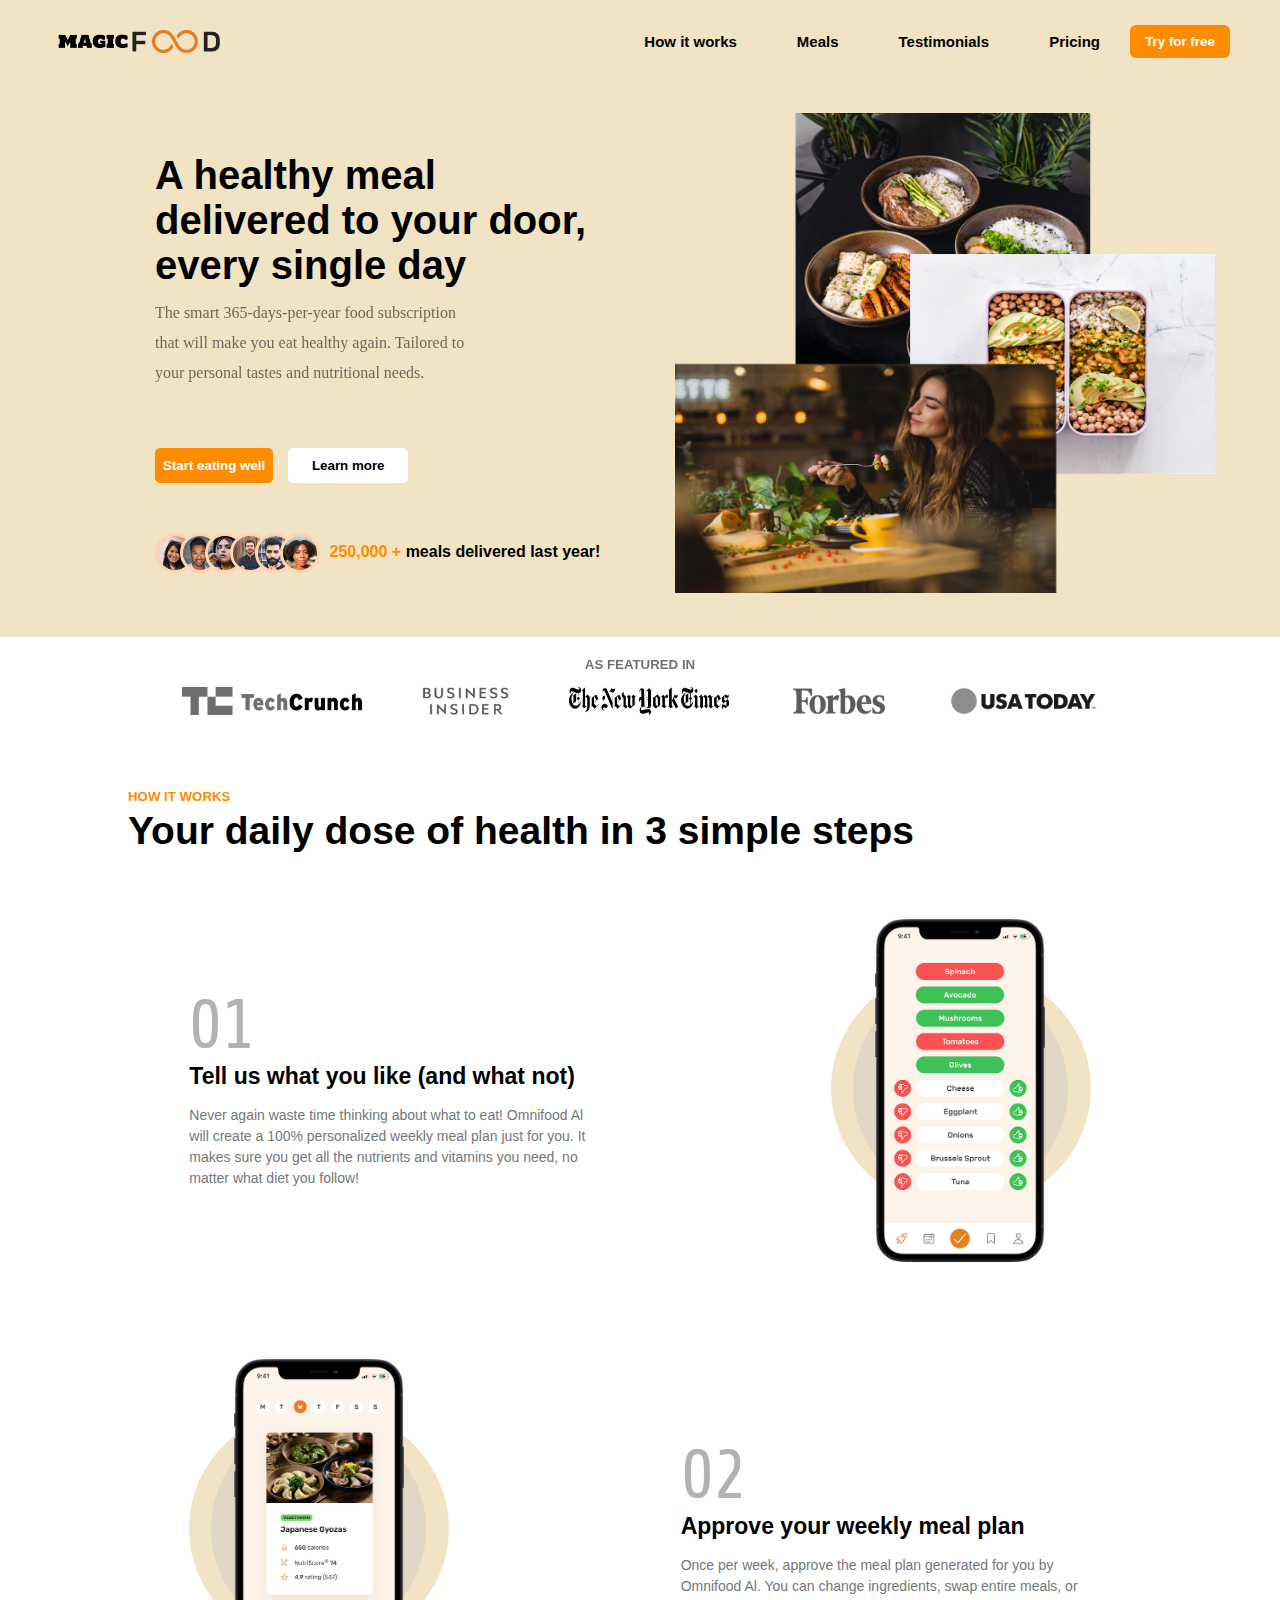
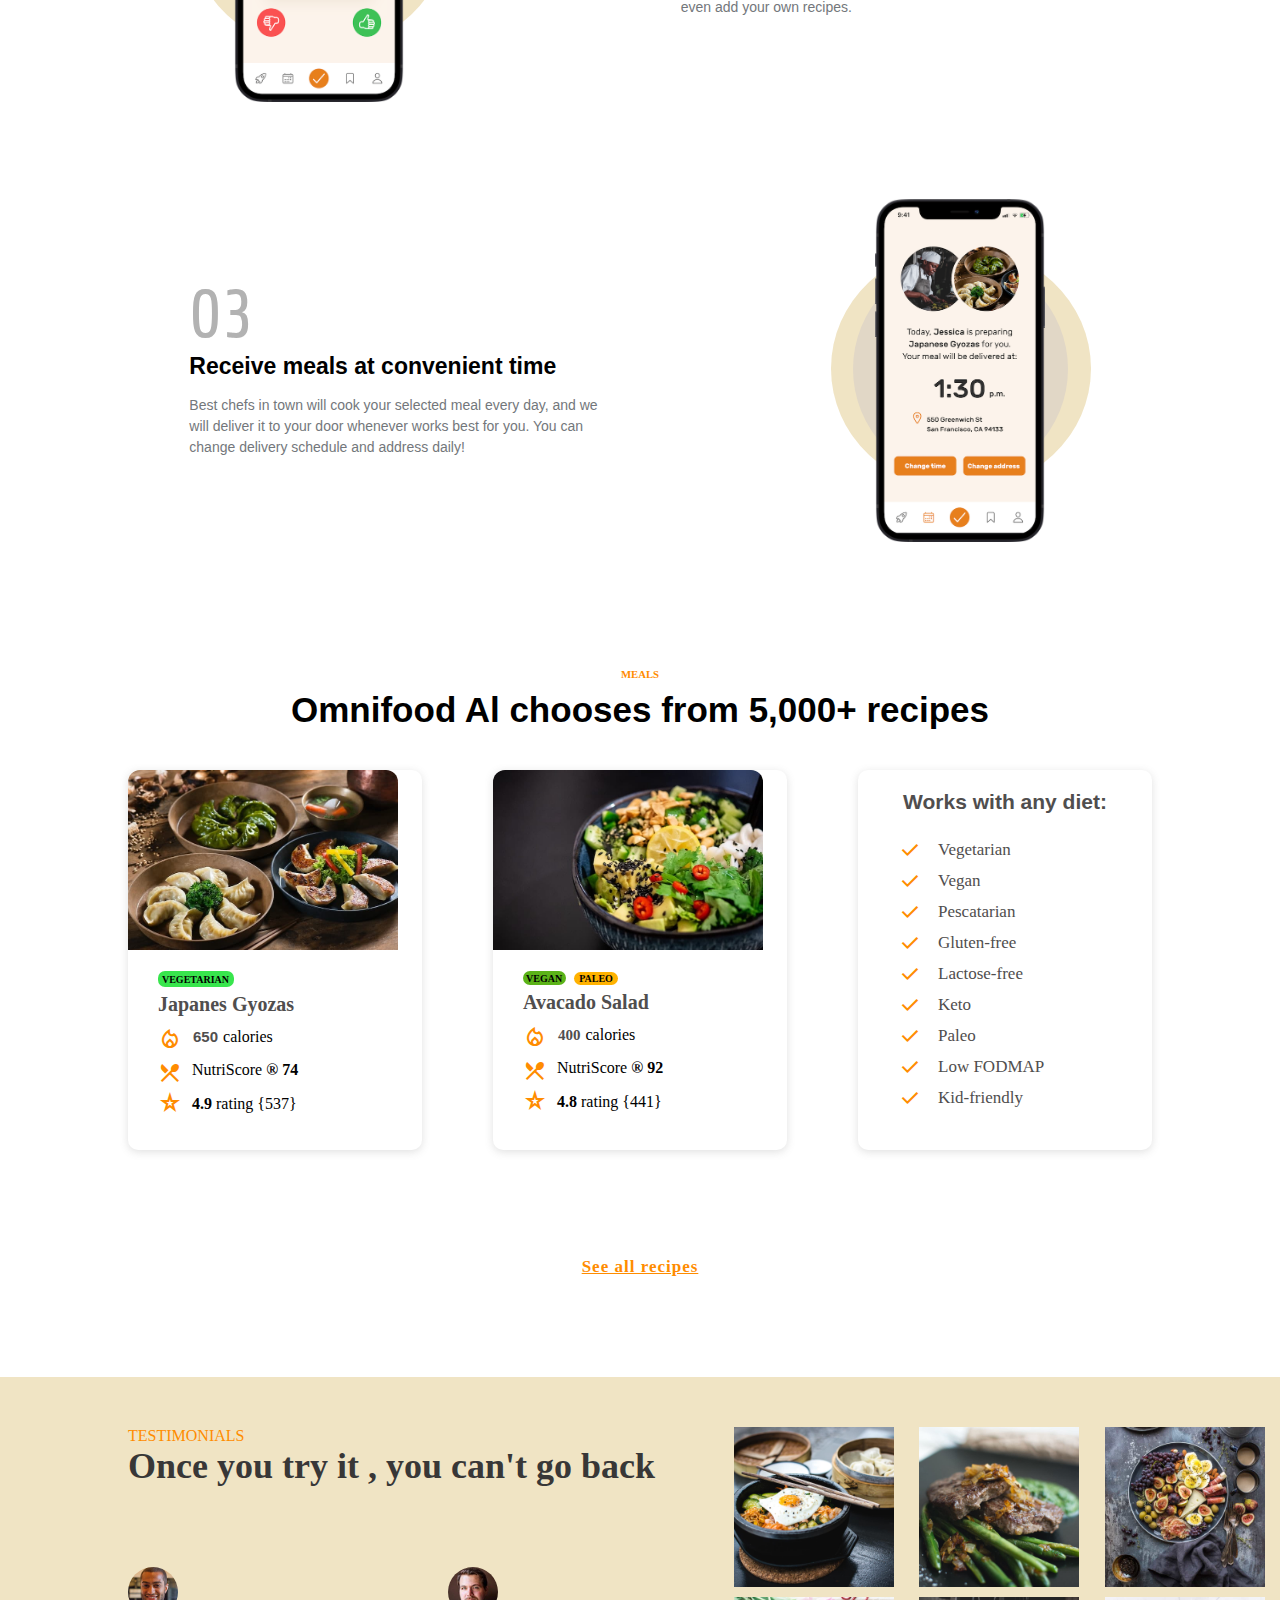
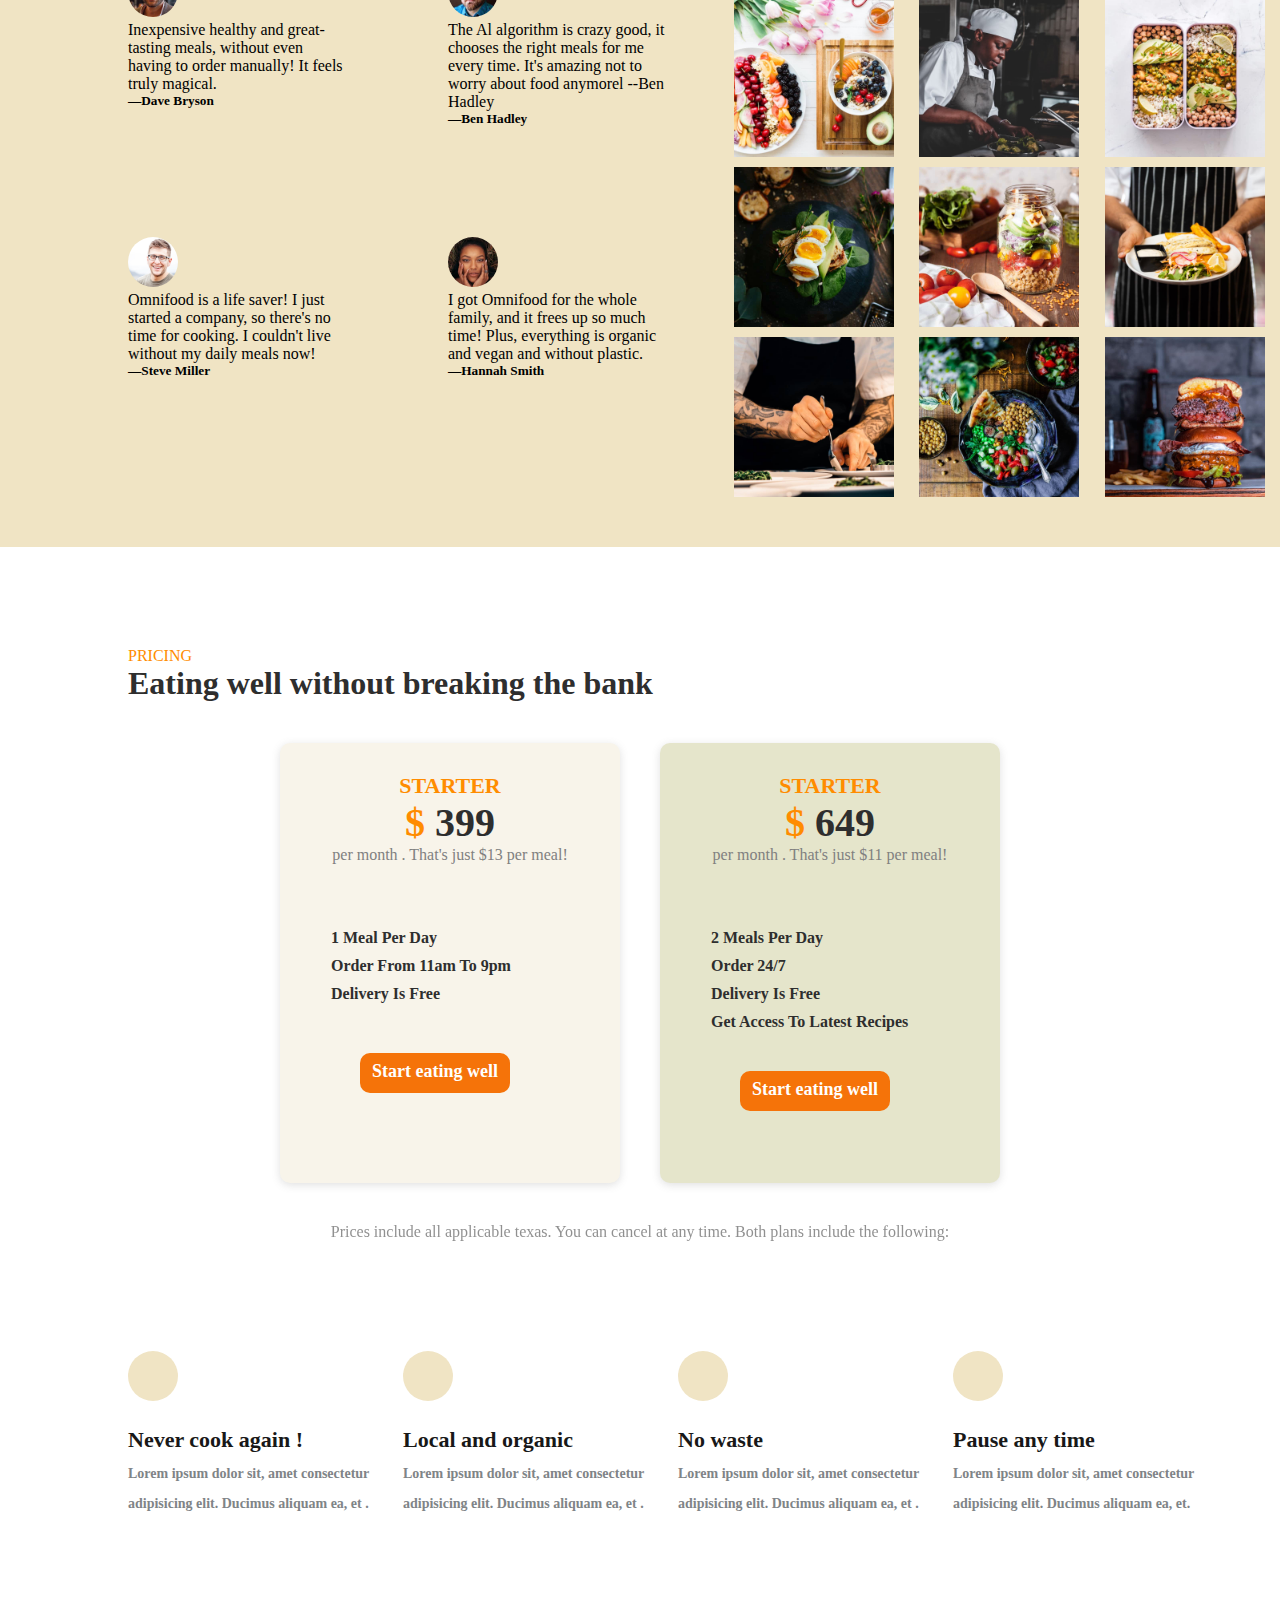
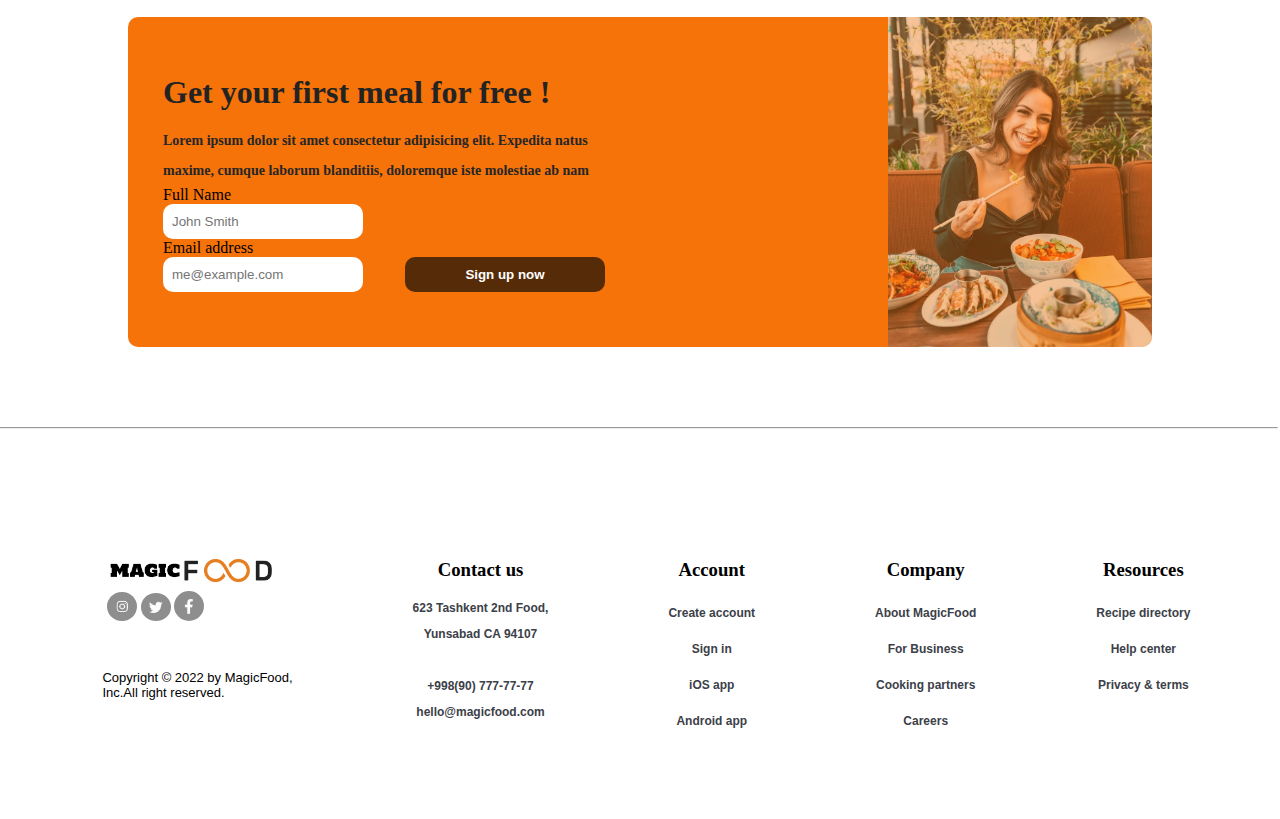
==== commit 547c4780: "some changed" ====
--- a/index.html
+++ b/index.html
@@ -5,7 +5,6 @@
     <meta http-equiv="X-UA-Compatible" content="IE=edge" />
     <meta name="viewport" content="width=device-width, initial-scale=1.0" />
     <title>Magic Food</title>
-    <link rel="stylesheet" href="Fonts/Poppins-Light.ttf">
     <link rel="stylesheet" href="./style.css" />
     <link rel="preconnect" href="https://fonts.gstatic.com" crossorigin>
     <link href="https://fonts.googleapis.com/css2?family=Fredoka+One&family=Josefin+Sans:wght@500;600&family=Jost:wght@600&family=Kulim+Park:wght@600&family=Roboto+Mono:wght@500&family=Share:wght@700&family=Source+Sans+Pro:wght@400;600&display=swap" rel="stylesheet">
@@ -13,7 +12,6 @@
     <link rel="stylesheet" href="https://cdnjs.cloudflare.com/ajax/libs/font-awesome/6.4.0/css/all.min.css" integrity="sha512-iecdLmaskl7CVkqkXNQ/ZH/XLlvWZOJyj7Yy7tcenmpD1ypASozpmT/E0iPtmFIB46ZmdtAc9eNBvH0H/ZpiBw==" crossorigin="anonymous" referrerpolicy="no-referrer" />
   </head>
   <body>
-  <!---------------------------------------------------------------> 
     <header class="header">
       <img class="logo" src="./images/logos/logo10.png" alt="logo" />
       <div class="heading-con">
@@ -24,7 +22,6 @@
         <button class="button">Try for free</button>
       </div>
     </header>
-  <!--------------------------------------------------------------->
     <div class="home">
       <div class="header__container">
         <div class="home-page">
@@ -82,19 +79,19 @@
         </div>
       </div>
     </div>
-    <!-------------------------------------------------------------->
+
     <div class="container">
       <div class="logos">
         <h5 class="main-title">AS FEATURED IN</h5>
         <img class="logo-1" src="./images/logos/techcrunch.png" alt="logo-1" />
         <img
           class="logo-2"
-          src="../img/logos/business-insider.png"
+          src="./images/logos/business-insider.png"
           alt="logo-2"
         />
         <img
           class="logo-3"
-          src="../img/logos/the-new-york-times.png"
+          src="./images/logos/the-new-york-times.png"
           alt="-logo-3"
         />
         <img class="logo-4" src="./images/logos/forbes.png" alt="logo-4" />
@@ -105,7 +102,6 @@
         <h1>Your daily dose of health in 3 simple steps</h1>
       </div>
         <div class="section-1">
-          <!-- Phone 1 -->
           <div class="section-text">
             <h1>01</h1>
             <h4>Tell us what you like (and what not)</h4>
@@ -122,7 +118,6 @@
           </div>
         </div>
       </div>
-      <!-- -------------------- -->
       <div class="section-2">
         <div class="phone-background-3">
           <div class="phone-background-2">
@@ -140,7 +135,6 @@
         </div>
      </div>
   <div class="section-3">
-    <!-- Phone 1 -->
     <div class="section-text">
       <h1>03</h1>
       <h4>Receive meals at convenient time</h4>
@@ -157,7 +151,7 @@
     </div>
   </div>
 </div>
-<!-- ------------------------------------------------------------>
+
     <div class="container">
         <h6 class="meals-heading-1">MEALS</h6>
         <h1 class="meals-heading-2">Omnifood Al chooses from 5,000+ recipes</h1>
@@ -218,7 +212,6 @@
       <h4 class="navigation-1">See all recipes</h4>
     </div>
 </div>
-<!-- ------------------------------------------------------------>
     <section class="testimonials"> 
       <div class="testimonials__info">
         <div class="testimonials__info--title">
@@ -286,7 +279,6 @@
           <img src="./images/gallery/gallery-12.jpg" alt="Japanes Food">
         </div>
     </section>
-<!-- ------------------------------------------------------------>
 <div class="container">
   <section class="pricing">
     <div class="pricing__title">
@@ -311,7 +303,6 @@
             <i class="fa fa-check" aria-hidden="true"></i>
             <h2>delivery is free</h2>
           </div>
-          <span class="material-symbols-outlined">close</span>
           <button class="btn btn__tick">Start eating well</button>
         </div>
       </div>
@@ -387,19 +378,23 @@
       <div class="meal__info">
         <h2>Get your first meal for free !</h2>
         <p>Lorem ipsum dolor sit amet consectetur adipisicing elit. Expedita natus maxime, cumque laborum blanditiis, doloremque iste molestiae ab nam   </p>
-        <div class="sign">
-          <p>Full Name </p>
-          <input class="input-1" type="text" placeholder="John Smith">
-           <p>Email address </p>
-          <input class="input-2" type="email" placeholder="me@example.com">
+        <div class="signin">
+          <div class="inp1">
+            <label>Full Name</label>
+            <input class="input-1" type="text" placeholder="John Smith">
+          </div>
+          <div class="inp2">
+             <label>Email address </label>
+             <input class="input-2" type="email" placeholder="me@example.com">
+            </div>
           <button class="button-8">Sign up now</button>
         </div>
-        <div class="meal__img">
-          <img src="./images/eating.jpg" alt="Not Found Image">
-        </div>
-      </div>
-      <hr>
+      </div>
+      <div class="meal__img">
+        <img src="./images/eating.jpg" alt="Not Found Image">
+      </div>
     </section>
+    <hr>
   </div>
     <div class="footer-section">
       <div class="footer-text">
--- a/style.css
+++ b/style.css
@@ -813,11 +813,15 @@
 /* ----------------------------------------------------------- */
 
 .get__first__meal {
+  display: flex;
+  align-items: center;
+  justify-content: space-between;
   width: 100%;
   height: 330px;
   border-radius: 10px;
   background-color: rgb(245, 115, 9);
-  margin-top: -10px;
+  margin: 1rem 0 5rem 0;
+  overflow: hidden;
 }
 
 .meal__info {
@@ -841,6 +845,23 @@
   font-weight: 600;
 }
 
+.signin {
+  display: grid;
+  grid-template-areas:
+    "a a b b"
+    "c c b b";
+  align-items: flex-end;
+  justify-content: center;
+}
+
+.inp1 {
+  grid-area: a;
+}
+
+.inp2 {
+  grid-area: c;
+}
+
 input {
   border: none;
   border-radius: 10px;
@@ -861,6 +882,7 @@
 }
 
 .button-8 {
+  grid-area: b;
   width: 200px;
   margin: 0 0 0 15px;
   background-color: #562b08;
@@ -871,11 +893,8 @@
   font-weight: bold;
 }
 
-.meal__img {
-  margin: -278px 0 30px 712px;
-}
-
 .meal__img img {
+  margin-top: 4px;
   width: 264px;
   filter: opacity(0.59);
   border-radius: 0 8px 0 0;
